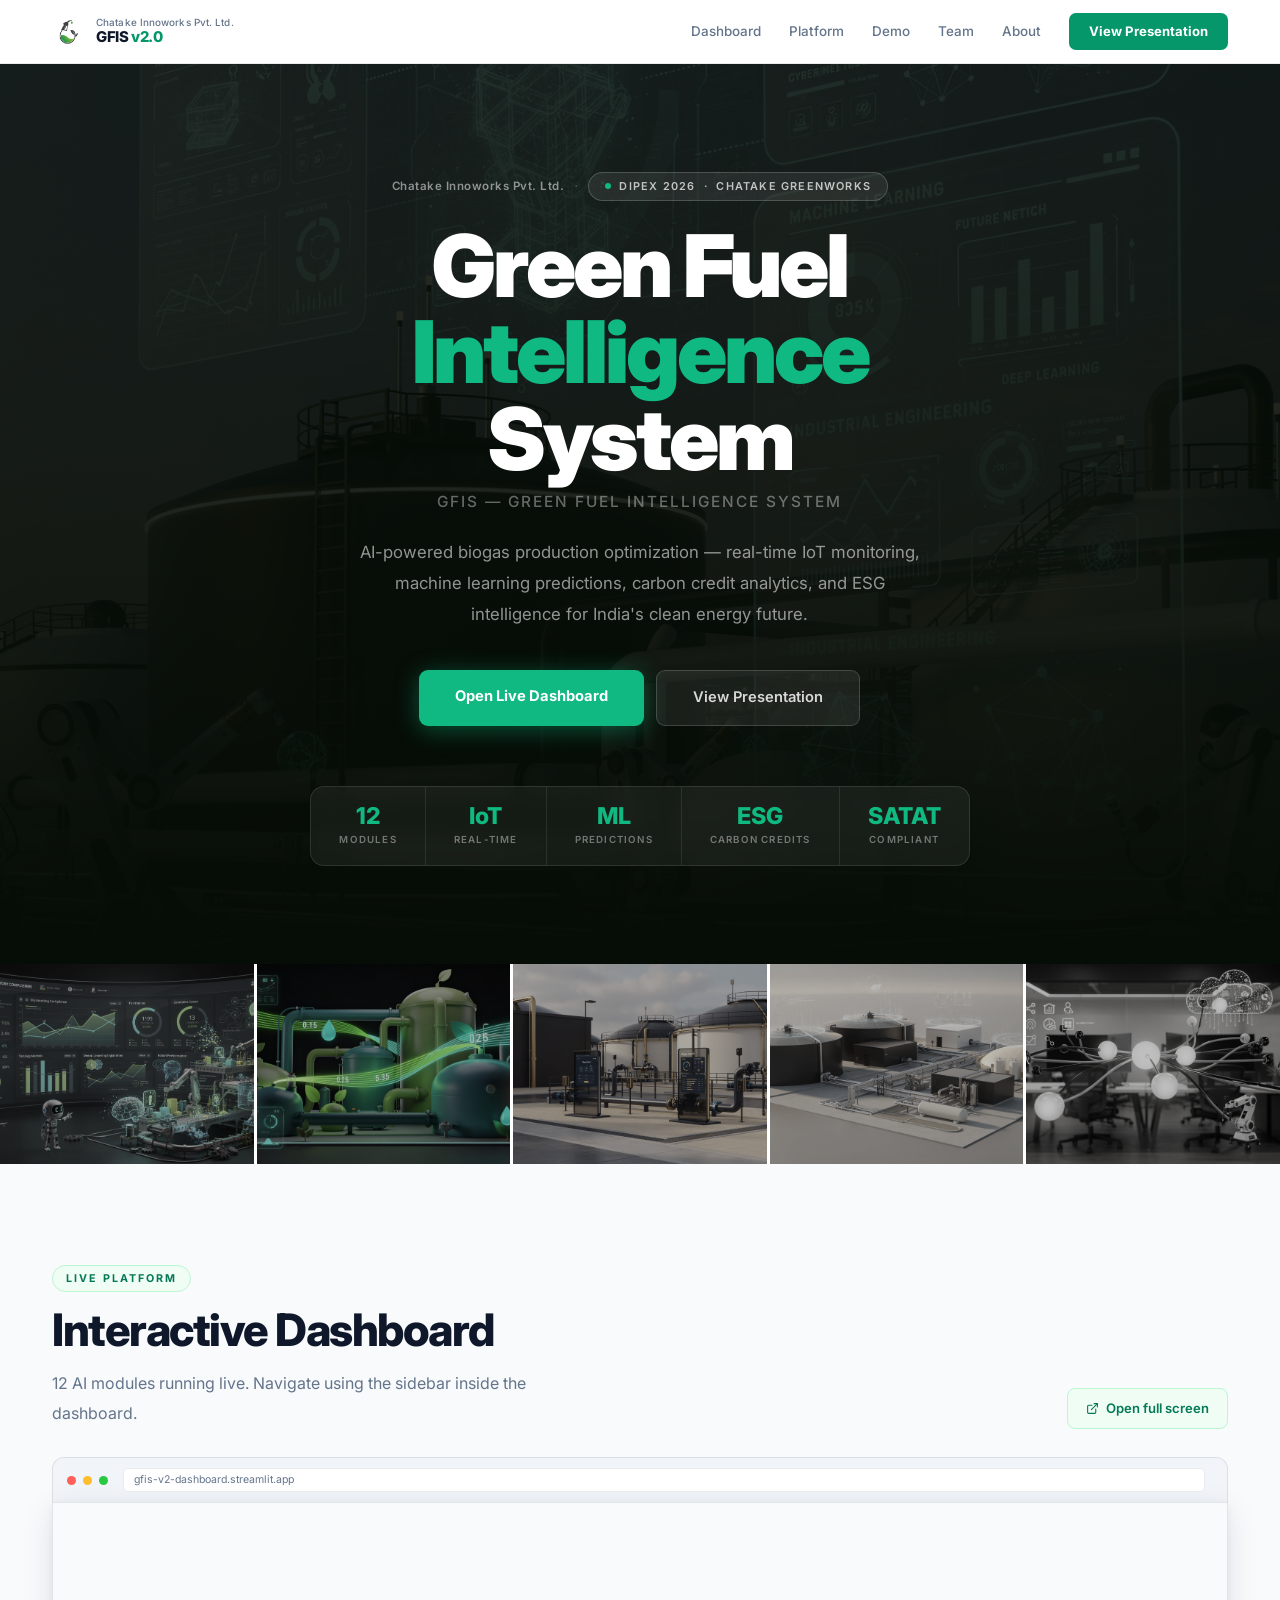
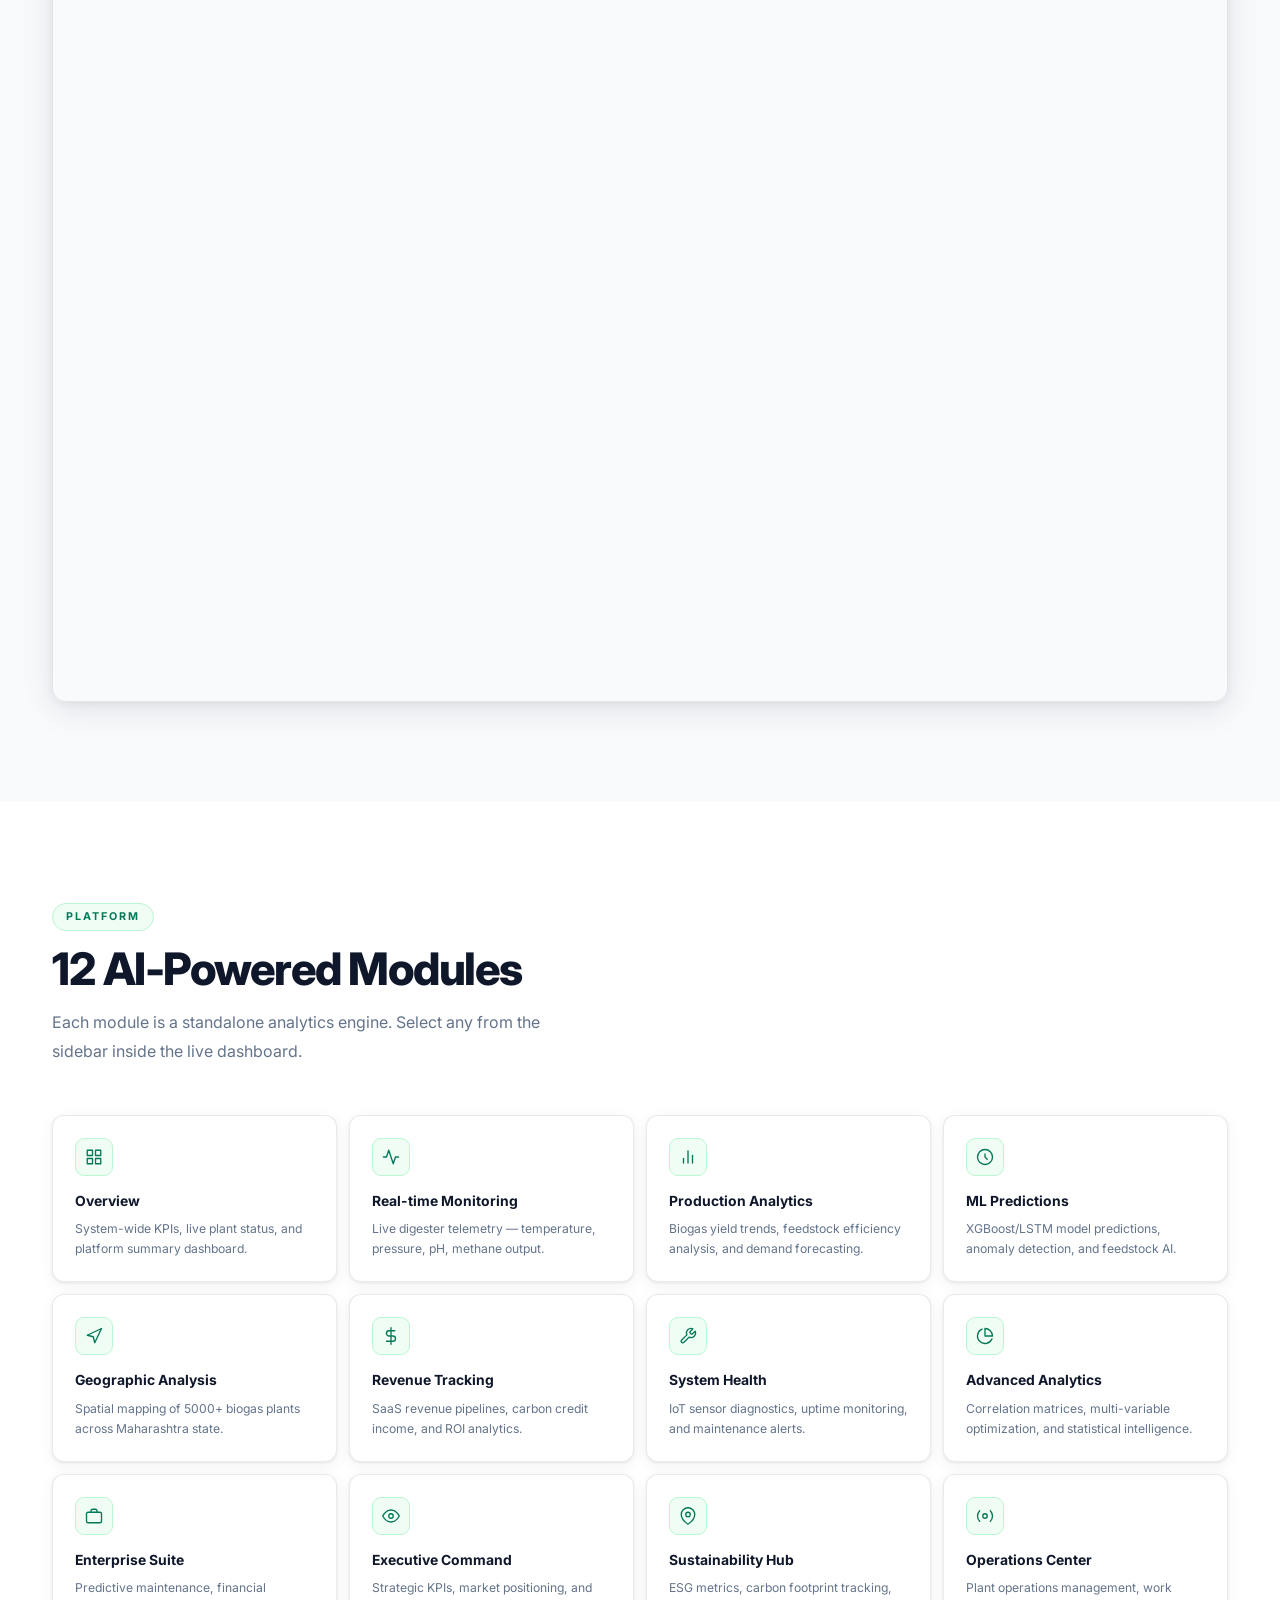
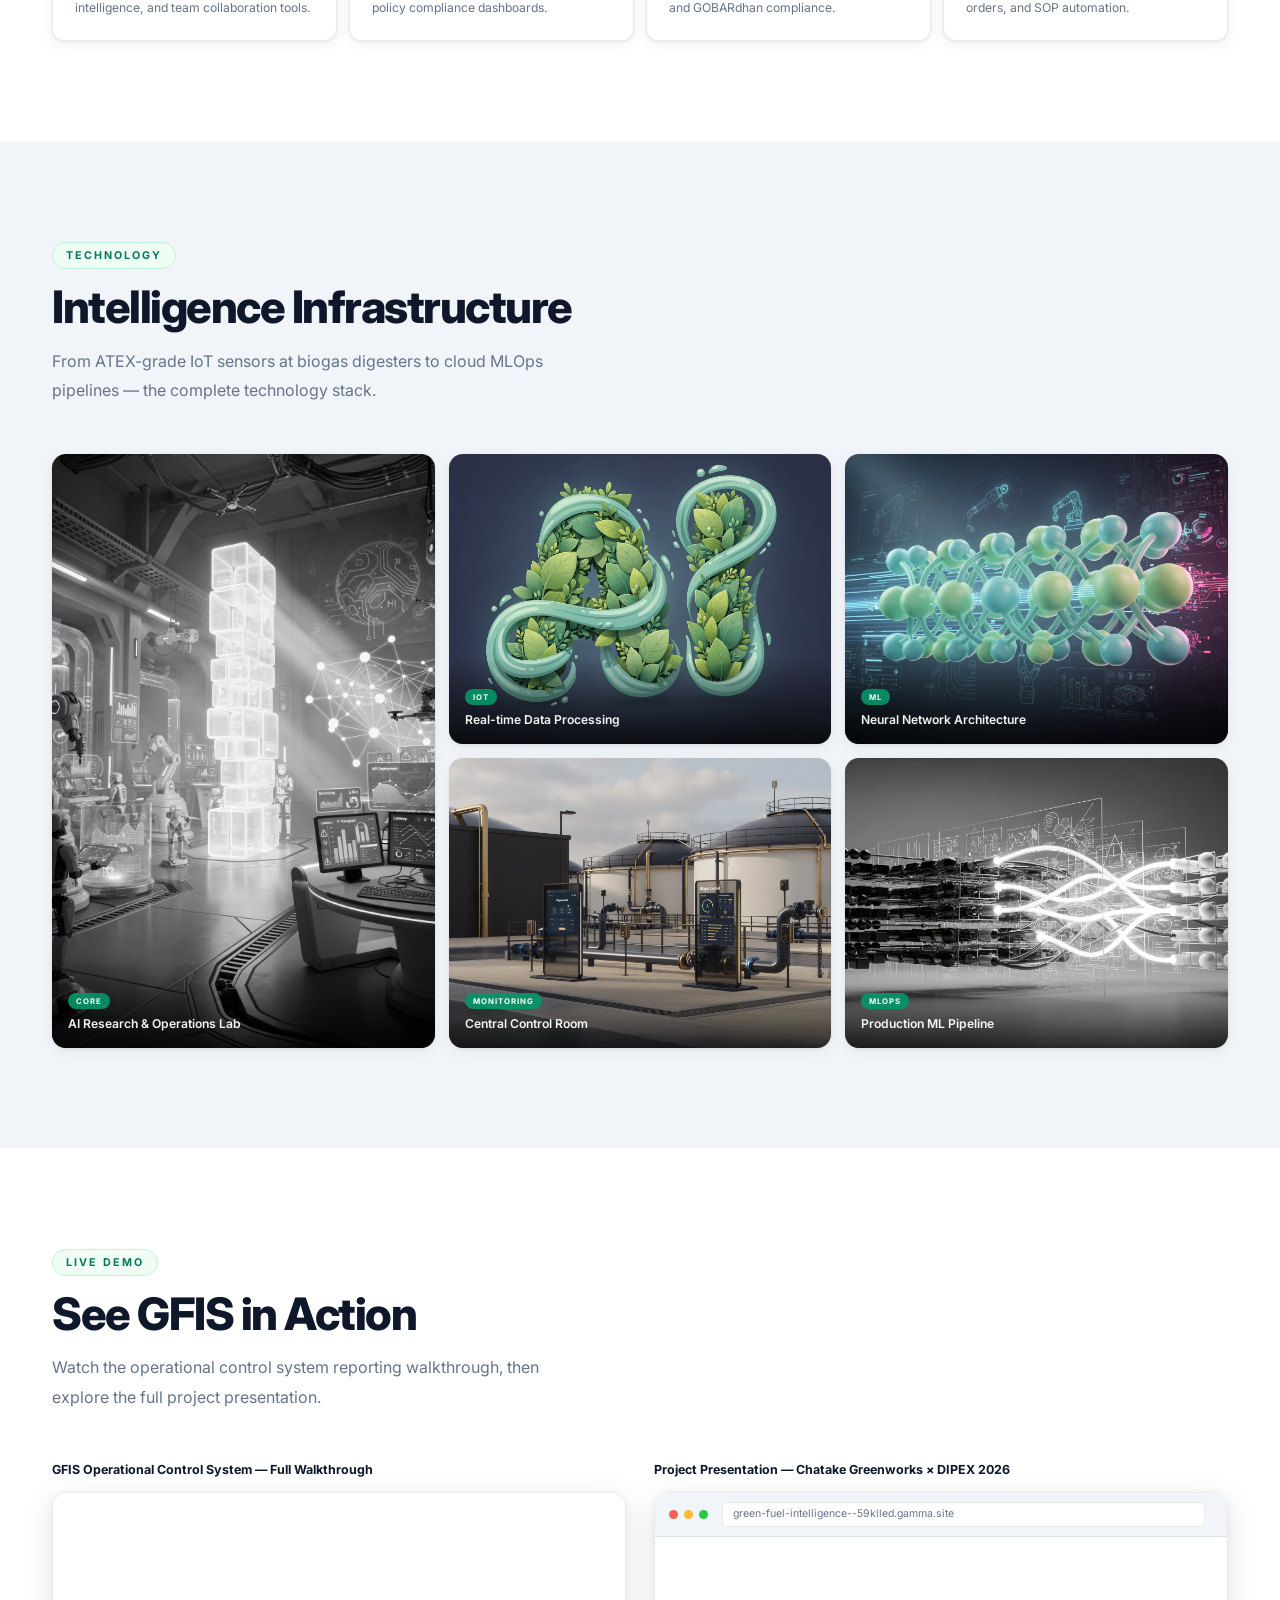
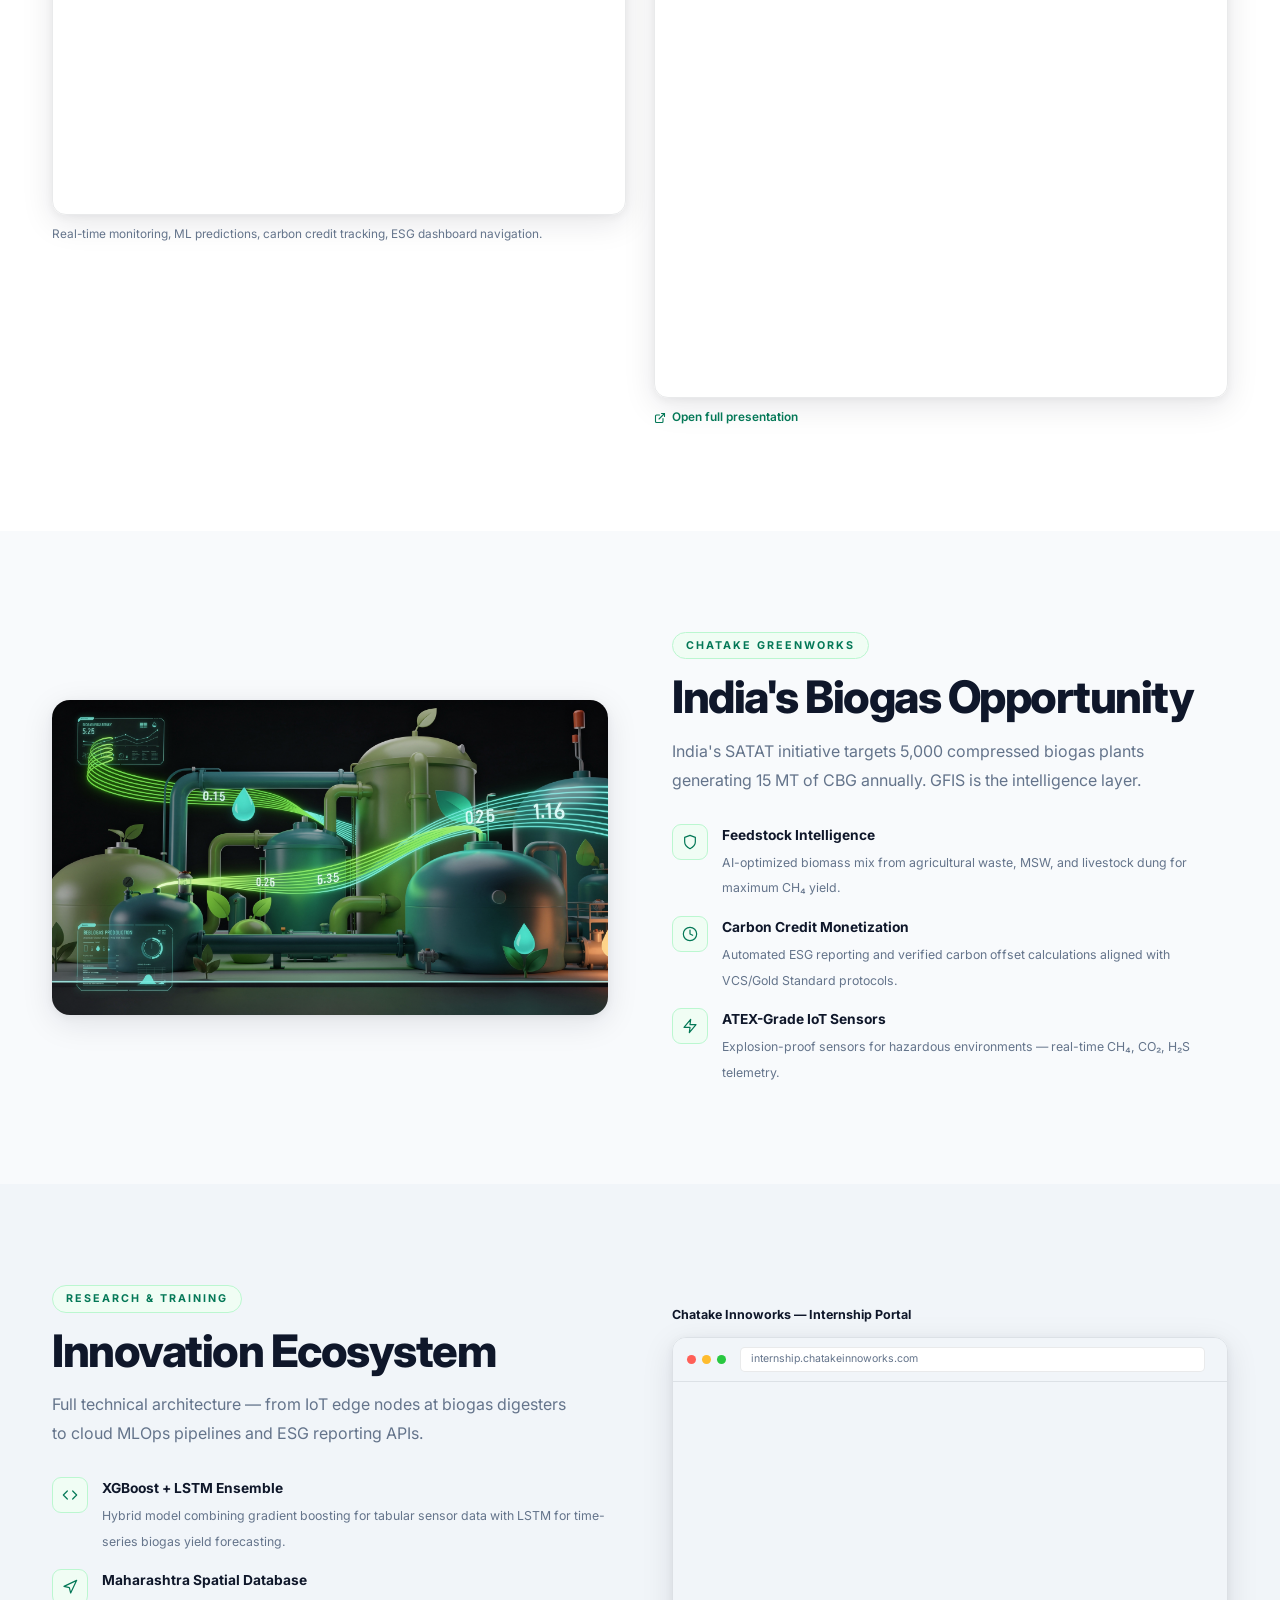
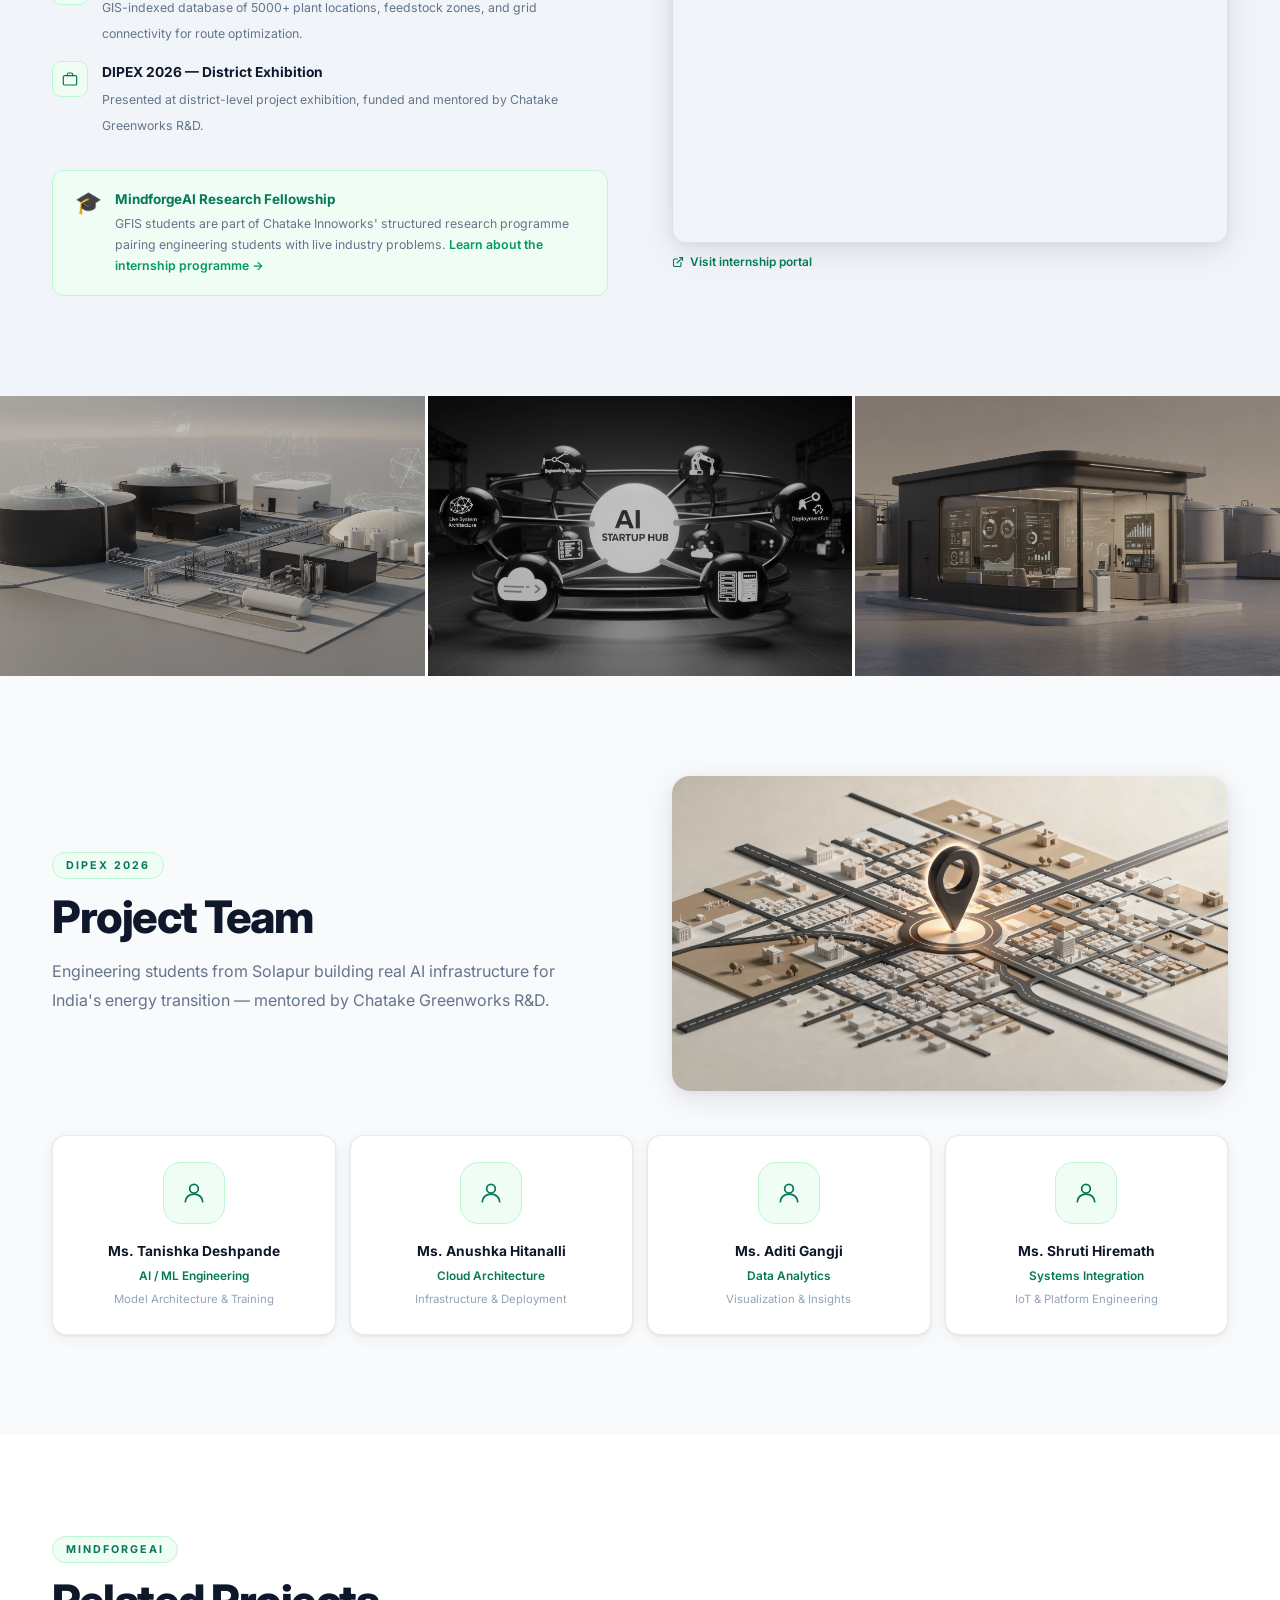
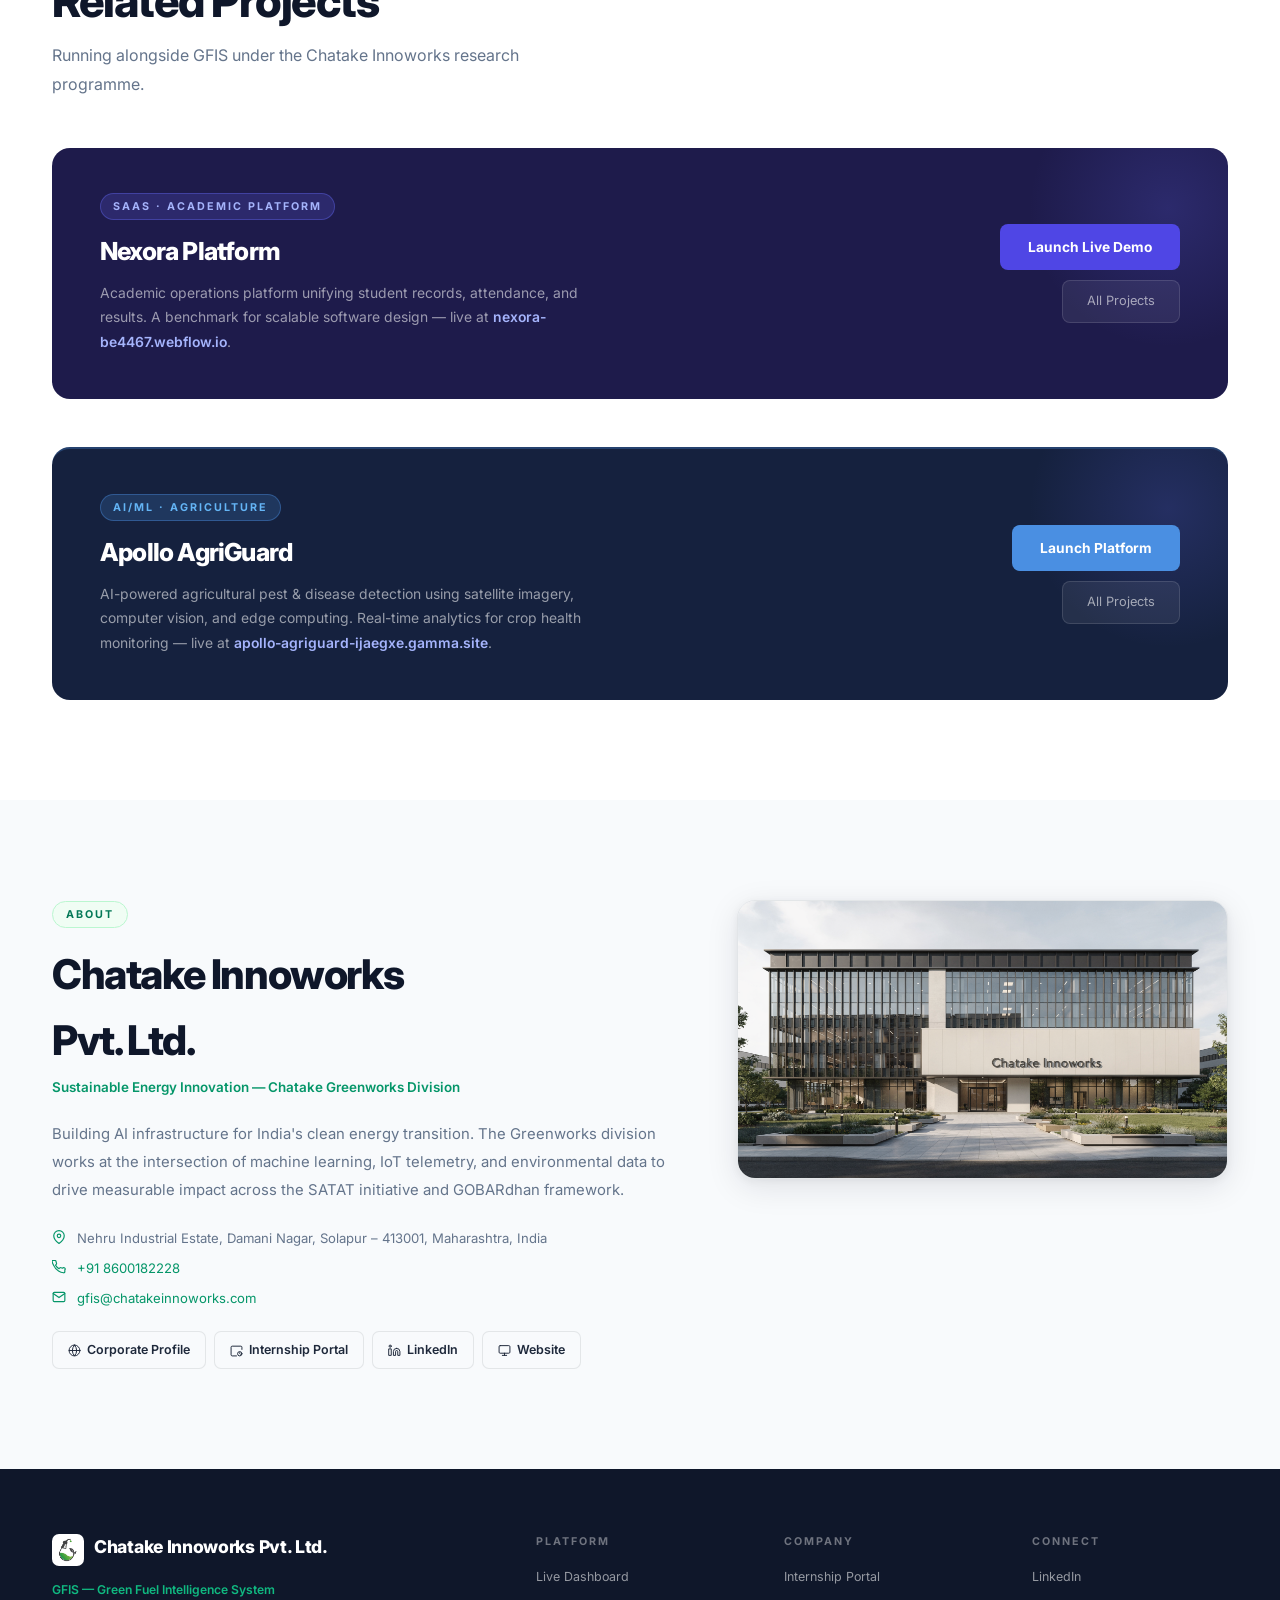
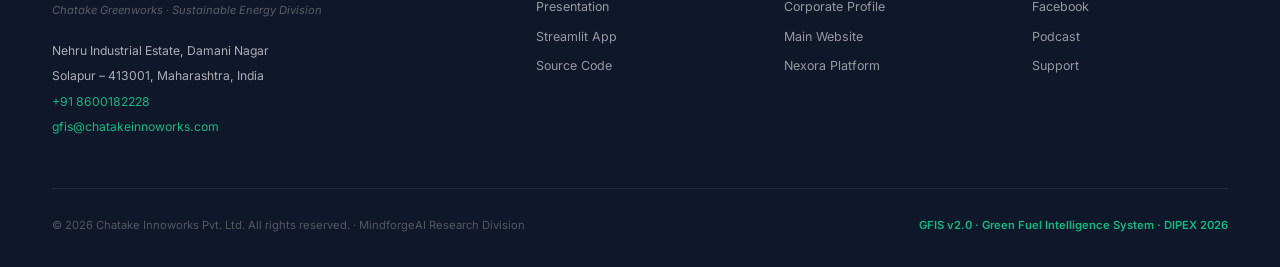
==== level-1/index.html @ f67e326b "Deploy unified GFIS levels site" ====
<!DOCTYPE html>
<html lang="en">
<head>
  <meta charset="UTF-8"/>
  <meta name="viewport" content="width=device-width, initial-scale=1.0"/>

  <!-- ── Primary Branding ── -->
  <title>GFIS — Green Fuel Intelligence System | Chatake Innoworks Pvt. Ltd.</title>
  <meta name="description" content="AI-powered biogas production optimization platform. Real-time IoT monitoring, ML predictions, carbon credits &amp; ESG intelligence. DIPEX 2026 — Chatake Greenworks, a division of Chatake Innoworks Pvt. Ltd."/>
  <meta name="author" content="Chatake Innoworks Pvt. Ltd."/>
  <meta name="keywords" content="GFIS, Green Fuel Intelligence System, biogas, AI, IoT, Chatake Innoworks, Chatake Greenworks, SATAT, GOBARdhan, DIPEX 2026"/>

  <!-- ── Open Graph / Social Preview ── -->
  <meta property="og:type" content="website"/>
  <meta property="og:url" content="https://gfis.chatakeinnoworks.com/"/>
  <meta property="og:title" content="GFIS: AI-Powered Biogas Optimization Platform | Chatake"/>
  <meta property="og:description" content="Chatake Innoworks Pvt. Ltd. · AI-powered biogas optimization platform. 12 modules, real-time IoT, ML predictions, carbon credits."/>
  <meta property="og:image" content="https://raw.githubusercontent.com/aakashchatake/GFIS-v2.0/gh-pages/assets/gfis-preview-og.jpg"/>
  <meta property="og:image:width" content="1366"/>
  <meta property="og:image:height" content="768"/>
  <meta property="og:site_name" content="Chatake Innoworks Pvt. Ltd."/>

  <!-- ── Twitter Card ── -->
  <meta name="twitter:card" content="summary_large_image"/>
  <meta name="twitter:title" content="GFIS: AI-Powered Biogas Optimization Platform"/>
  <meta name="twitter:description" content="12 modules, real-time IoT, ML predictions, carbon credits"/>
  <meta name="twitter:image" content="https://raw.githubusercontent.com/aakashchatake/GFIS-v2.0/gh-pages/assets/gfis-preview-og.jpg"/>

  <!-- ── Favicon ── -->
  <link rel="icon" type="image/jpeg" href="assets/gfis-system.jpg"/>
  <link rel="apple-touch-icon" href="assets/gfis-system.jpg"/>

  <!-- ── Fonts ── -->
  <link rel="preconnect" href="https://fonts.googleapis.com" crossorigin/>
  <link href="https://fonts.googleapis.com/css2?family=Inter:wght@300;400;500;600;700;800;900&display=swap" rel="stylesheet"/>

  <style>
    *, *::before, *::after { box-sizing: border-box; margin: 0; padding: 0; }
    :root {
      --bg:        #ffffff;
      --bg2:       #f8fafc;
      --bg3:       #f1f5f9;
      --card:      #ffffff;
      --border:    rgba(15,23,42,0.09);
      --shadow:    0 1px 3px rgba(15,23,42,0.07), 0 4px 16px rgba(15,23,42,0.05);
      --shadow-lg: 0 8px 32px rgba(15,23,42,0.10), 0 2px 8px rgba(15,23,42,0.05);
      --green:     #059669;
      --green-lt:  #10b981;
      --green-dk:  #047857;
      --green-bg:  #f0fdf4;
      --green-bdr: #bbf7d0;
      --text:      #0f172a;
      --text2:     #1e293b;
      --muted:     #64748b;
      --dim:       #94a3b8;
      --hero-bg:   #060d06;
    }
    html { scroll-behavior: smooth; }
    body { 
      background: var(--bg) !important;
      color: var(--text) !important; 
      font-family: 'Inter', -apple-system, BlinkMacSystemFont, 'Segoe UI', sans-serif !important; 
      line-height: 1.6 !important; 
      display: block !important;
      width: 100% !important;
      height: auto !important;
      margin: 0 !important;
      padding: 0 !important;
      visibility: visible !important;
      opacity: 1 !important;
    }
    ::-webkit-scrollbar { width: 5px; }
    ::-webkit-scrollbar-track { background: var(--bg2); }
    ::-webkit-scrollbar-thumb { background: #cbd5e1; border-radius: 3px; }

    /* ── NAV ── */
    nav {
      position: sticky; top: 0; z-index: 200; height: 64px; padding: 0 52px;
      background: rgba(255,255,255,0.93);
      backdrop-filter: blur(20px) saturate(180%);
      -webkit-backdrop-filter: blur(20px) saturate(180%);
      border-bottom: 1px solid var(--border);
      display: flex !important; align-items: center; justify-content: space-between;
      visibility: visible !important;
      opacity: 1 !important;
    }
    .nav-brand { display: flex; align-items: center; gap: 10px; text-decoration: none; visibility: visible !important; opacity: 1 !important; }
    .nav-logo { width: 34px; height: 34px; border-radius: 8px; overflow: hidden; flex-shrink: 0; }
    .nav-logo img { width: 100%; height: 100%; object-fit: cover; }
    .nav-names { display: flex; flex-direction: column; line-height: 1.15; }
    .nav-company { font-size: 0.62em; color: var(--muted); font-weight: 500; letter-spacing: 0.1px; }
    .nav-product { font-size: 0.93em; font-weight: 800; color: var(--text); letter-spacing: -0.4px; }
    .nav-product span { color: var(--green); }
    .nav-links { display: flex; align-items: center; gap: 28px; }
    .nav-links a { color: var(--muted); text-decoration: none; font-size: 0.84em; font-weight: 500; transition: color .18s; }
    .nav-links a:hover { color: var(--text); }
    .nav-cta { background: var(--green) !important; color: #fff !important; padding: 8px 20px; border-radius: 7px; font-weight: 700 !important; font-size: 0.82em !important; transition: background .18s !important; }
    .nav-cta:hover { background: var(--green-dk) !important; }

    /* ── HERO ── */
    .hero { 
      position: relative; 
      min-height: 100vh; 
      display: flex !important; 
      flex-direction: column; 
      align-items: center; 
      justify-content: center; 
      text-align: center; 
      padding: 100px 24px 90px; 
      overflow: hidden; 
      background: var(--hero-bg);
      visibility: visible !important;
      opacity: 1 !important;
    }
    .hero-bg { position: absolute; inset: 0; z-index: 0; background-image: url('assets/hero-smart-grid.png'); background-size: cover; background-position: center; opacity: 0.22; }
    .hero-bg::after { content: ''; position: absolute; inset: 0; background: linear-gradient(to bottom, rgba(6,13,6,0.3) 0%, rgba(6,13,6,0.6) 60%, var(--hero-bg) 100%); }
    .hero-content { position: relative; z-index: 2; max-width: 860px; }
    .hero-eyebrow { display: flex; align-items: center; justify-content: center; gap: 10px; margin-bottom: 22px; flex-wrap: wrap; }
    .hero-company { font-size: 0.72em; font-weight: 600; color: rgba(255,255,255,0.52); letter-spacing: 0.5px; }
    .hero-sep { color: rgba(255,255,255,0.2); }
    .badge { display: inline-flex; align-items: center; gap: 8px; background: rgba(255,255,255,0.08); border: 1px solid rgba(255,255,255,0.18); border-radius: 100px; padding: 5px 16px; font-size: 0.68em; font-weight: 600; color: rgba(255,255,255,0.72); letter-spacing: 1.2px; text-transform: uppercase; }
    .badge-dot { width: 6px; height: 6px; border-radius: 50%; background: var(--green-lt); animation: pulse 2s infinite; flex-shrink: 0; }
    @keyframes pulse { 0%,100%{opacity:1;transform:scale(1)} 50%{opacity:0.4;transform:scale(1.5)} }
    h1 { font-size: clamp(2.8em,7.5vw,5.4em); font-weight: 900; line-height: 1.0; letter-spacing: -3px; color: #fff; margin-bottom: 8px; }
    h1 .g { color: var(--green-lt); }
    .hero-fullname { font-size: clamp(0.8em,1.6vw,0.96em); color: rgba(255,255,255,0.38); font-weight: 500; letter-spacing: 2px; text-transform: uppercase; margin-bottom: 22px; }
    .hero-sub { font-size: clamp(0.92em,1.9vw,1.05em); color: rgba(255,255,255,0.56); max-width: 560px; margin: 0 auto 40px; line-height: 1.85; }
    .btns { display: flex; gap: 12px; justify-content: center; flex-wrap: wrap; margin-bottom: 60px; }
    .btn-p { background: var(--green-lt); color: #fff; padding: 15px 36px; border-radius: 9px; text-decoration: none; font-weight: 700; font-size: 0.92em; box-shadow: 0 4px 24px rgba(16,185,129,0.4); transition: all .2s; }
    .btn-p:hover { background: #34d399; transform: translateY(-2px); }
    .btn-g { background: rgba(255,255,255,0.08); border: 1px solid rgba(255,255,255,0.16); color: rgba(255,255,255,0.82); padding: 15px 36px; border-radius: 9px; text-decoration: none; font-weight: 600; font-size: 0.92em; transition: background .2s; }
    .btn-g:hover { background: rgba(255,255,255,0.14); }
    .stats { display: inline-flex; background: rgba(255,255,255,0.06); border: 1px solid rgba(255,255,255,0.11); border-radius: 14px; overflow: hidden; backdrop-filter: blur(8px); }
    .stat { padding: 18px 28px; text-align: center; border-right: 1px solid rgba(255,255,255,0.09); }
    .stat:last-child { border-right: none; }
    .stat-v { font-size: 1.45em; font-weight: 800; color: var(--green-lt); line-height: 1; }
    .stat-l { font-size: 0.61em; color: rgba(255,255,255,0.4); font-weight: 600; letter-spacing: 1.2px; text-transform: uppercase; margin-top: 4px; }

    /* ── SECTIONS ── */
    .sec { 
      padding: 100px 52px;
      display: block !important;
      width: 100% !important;
      visibility: visible !important;
      opacity: 1 !important;
    }
    .sec-inner { max-width: 1180px; margin: 0 auto; width: 100% !important; display: block !important; }
    .sec-alt  { background: var(--bg2); }
    .sec-alt3 { background: var(--bg3); }
    .lbl { display: inline-block; background: var(--green-bg); border: 1px solid var(--green-bdr); color: var(--green-dk); font-size: 0.67em; font-weight: 700; letter-spacing: 2px; text-transform: uppercase; padding: 4px 13px; border-radius: 100px; margin-bottom: 14px; }
    .sec-title { font-size: clamp(1.8em,3.6vw,2.8em); font-weight: 800; letter-spacing: -1.5px; color: var(--text); line-height: 1.1; }
    .sec-sub { color: var(--muted); font-size: 1em; line-height: 1.85; margin-top: 14px; max-width: 520px; }

    /* ── PHOTO STRIP ── */
    .photo-strip { display: grid; grid-template-columns: repeat(5,1fr); gap: 3px; height: 200px; }
    .photo-strip-item { overflow: hidden; }
    .photo-strip-item img { width: 100%; height: 100%; object-fit: cover; filter: brightness(0.75) saturate(0.8); transition: all .4s; }
    .photo-strip-item:hover img { filter: brightness(0.9) saturate(1); transform: scale(1.05); }

    /* ── DASHBOARD ── */
    .dash-bar { background: var(--bg3); border: 1px solid var(--border); border-bottom: none; border-radius: 12px 12px 0 0; padding: 10px 14px; display: flex; align-items: center; gap: 7px; }
    .dash-dot { width: 9px; height: 9px; border-radius: 50%; }
    .dash-frame { height: 800px; border: 1px solid var(--border); border-radius: 0 0 14px 14px; overflow: hidden; box-shadow: var(--shadow-lg); }
    .dash-frame iframe { width: 100%; height: 100%; border: none; }
    .dash-url { flex: 1; background: var(--bg); border: 1px solid var(--border); border-radius: 5px; padding: 3px 10px; margin: 0 8px; font-size: 0.66em; color: var(--muted); }

    /* ── MODULE GRID ── */
    .mods-grid { display: grid; grid-template-columns: repeat(4,1fr); gap: 12px; margin-top: 48px; }
    .mod-card { background: var(--card); border: 1px solid var(--border); border-radius: 12px; padding: 22px; box-shadow: var(--shadow); transition: box-shadow .2s, transform .2s, border-color .2s; }
    .mod-card:hover { box-shadow: var(--shadow-lg); transform: translateY(-3px); border-color: var(--green-bdr); }
    .mod-icon { width: 38px; height: 38px; border-radius: 9px; background: var(--green-bg); border: 1px solid var(--green-bdr); display: flex; align-items: center; justify-content: center; margin-bottom: 14px; }
    .mod-icon svg { width: 18px; height: 18px; stroke: var(--green-dk); fill: none; stroke-width: 1.8; stroke-linecap: round; stroke-linejoin: round; }
    .mod-name { font-weight: 700; font-size: 0.87em; color: var(--text); margin-bottom: 7px; }
    .mod-desc { color: var(--muted); font-size: 0.76em; line-height: 1.65; }

    /* ── VIS GALLERY ── */
    .vis-grid { display: grid; grid-template-columns: 1fr 1fr 1fr; gap: 14px; margin-top: 48px; }
    .vis-card { border-radius: 14px; overflow: hidden; position: relative; box-shadow: var(--shadow); }
    .vis-card img { width: 100%; display: block; object-fit: cover; transition: transform .5s; }
    .vis-card:hover img { transform: scale(1.04); }
    .vis-card-label { position: absolute; bottom: 0; left: 0; right: 0; padding: 28px 16px 14px; background: linear-gradient(transparent, rgba(0,0,0,0.78)); font-size: 0.76em; font-weight: 600; color: rgba(255,255,255,0.95); }
    .vis-card-tag { display: inline-block; background: rgba(5,150,105,0.9); color: #fff; font-size: 0.64em; font-weight: 700; padding: 2px 8px; border-radius: 100px; letter-spacing: 1px; text-transform: uppercase; margin-bottom: 5px; }
    .vis-tall { grid-row: span 2; }
    .vis-tall img { height: 100%; }

    /* ── ECO POINTS ── */
    .eco-points { display: flex; flex-direction: column; gap: 16px; margin-top: 28px; }
    .eco-point { display: flex; gap: 14px; align-items: flex-start; }
    .eco-point-icon { width: 36px; height: 36px; border-radius: 9px; flex-shrink: 0; background: var(--green-bg); border: 1px solid var(--green-bdr); display: flex; align-items: center; justify-content: center; }
    .eco-point-icon svg { width: 16px; height: 16px; stroke: var(--green-dk); fill: none; stroke-width: 1.8; stroke-linecap: round; stroke-linejoin: round; }
    .eco-point-text strong { display: block; font-size: 0.86em; font-weight: 700; color: var(--text); margin-bottom: 3px; }
    .eco-point-text span { font-size: 0.77em; color: var(--muted); line-height: 1.65; }

    /* ── BROWSER MOCKUP ── */
    .browser-mock { border-radius: 14px; overflow: hidden; box-shadow: var(--shadow-lg); border: 1px solid var(--border); }
    .browser-bar { background: var(--bg3); border-bottom: 1px solid var(--border); padding: 9px 14px; display: flex; align-items: center; gap: 6px; }
    .browser-btn { width: 9px; height: 9px; border-radius: 50%; flex-shrink: 0; }
    .browser-url { flex: 1; background: var(--bg); border: 1px solid var(--border); border-radius: 5px; padding: 3px 10px; margin: 0 8px; font-size: 0.66em; color: var(--muted); white-space: nowrap; overflow: hidden; text-overflow: ellipsis; }
    .browser-body { height: 460px; overflow: hidden; }
    .browser-body iframe { width: 122%; height: 560px; border: none; transform-origin: top left; transform: scale(0.82); }

    /* ── VIDEO ── */
    .video-wrap { border-radius: 14px; overflow: hidden; box-shadow: var(--shadow-lg); border: 1px solid var(--border); aspect-ratio: 16/9; }
    .video-wrap iframe { width: 100%; height: 100%; border: none; }

    /* ── FELLOWSHIP ── */
    .fellowship { background: var(--green-bg); border: 1px solid var(--green-bdr); border-radius: 12px; padding: 18px 22px; margin-top: 32px; display: flex; align-items: flex-start; gap: 13px; }
    .fellowship-icon { font-size: 1.35em; flex-shrink: 0; line-height: 1.2; margin-top: 1px; }
    .fellowship-title { font-size: 0.84em; font-weight: 700; color: var(--green-dk); margin-bottom: 4px; }
    .fellowship-body { font-size: 0.77em; color: var(--muted); line-height: 1.7; }
    .fellowship-body a { color: var(--green); text-decoration: none; font-weight: 600; }

    /* ── TEAM ── */
    .team-grid { display: grid; grid-template-columns: repeat(4,1fr); gap: 14px; margin-top: 44px; }
    .team-card { background: var(--card); border: 1px solid var(--border); border-radius: 14px; padding: 26px 20px; text-align: center; box-shadow: var(--shadow); transition: box-shadow .2s, transform .2s; }
    .team-card:hover { box-shadow: var(--shadow-lg); transform: translateY(-3px); }
    .team-avatar { width: 62px; height: 62px; border-radius: 18px; margin: 0 auto 16px; background: var(--green-bg); border: 1px solid var(--green-bdr); display: flex; align-items: center; justify-content: center; }
    .team-avatar svg { width: 26px; height: 26px; stroke: var(--green-dk); fill: none; stroke-width: 1.6; stroke-linecap: round; stroke-linejoin: round; }
    .team-name { font-weight: 700; font-size: 0.86em; color: var(--text); margin-bottom: 5px; }
    .team-role { color: var(--green-dk); font-size: 0.74em; font-weight: 600; margin-bottom: 4px; }
    .team-dept { color: var(--dim); font-size: 0.71em; }

    /* ── ABOUT ── */
    .about-grid { display: grid; grid-template-columns: 5fr 4fr; gap: 72px; align-items: start; }
    .about-title { font-size: clamp(1.9em,3.2vw,2.7em); font-weight: 800; letter-spacing: -1.4px; color: var(--text); margin-bottom: 4px; }
    .about-sub { color: var(--green); font-size: 0.84em; font-weight: 600; margin-bottom: 22px; }
    .about-body { color: var(--muted); font-size: 0.93em; line-height: 1.88; margin-bottom: 24px; }
    .about-info-row { display: flex; gap: 11px; margin-bottom: 9px; font-size: 0.82em; color: var(--muted); align-items: flex-start; }
    .about-info-row a { color: var(--green); text-decoration: none; }
    .about-info-row svg { flex-shrink: 0; margin-top: 2px; }
    .about-links { display: flex; gap: 8px; flex-wrap: wrap; margin-top: 22px; }
    .about-link { background: var(--bg2); border: 1px solid var(--border); color: var(--text2); padding: 8px 15px; border-radius: 7px; text-decoration: none; font-size: 0.78em; font-weight: 600; transition: all .18s; display: flex; align-items: center; gap: 6px; }
    .about-link:hover { background: var(--green-bg); border-color: var(--green-bdr); color: var(--green-dk); }
    .about-link svg { width: 13px; height: 13px; stroke: currentColor; fill: none; stroke-width: 1.8; stroke-linecap: round; stroke-linejoin: round; flex-shrink: 0; }
    .about-img { border-radius: 18px; overflow: hidden; box-shadow: var(--shadow-lg); border: 1px solid var(--border); }
    .about-img img { width: 100%; display: block; }

    /* ── NEXORA BANNER ── */
    .nexora-banner { background: #1e1b4b; border-radius: 18px; padding: 44px 48px; display: grid; grid-template-columns: 1fr auto; gap: 40px; align-items: center; margin-top: 48px; position: relative; overflow: hidden; }
    .nexora-banner::before { content: ''; position: absolute; top: -80px; right: -80px; width: 280px; height: 280px; border-radius: 50%; background: radial-gradient(circle, rgba(99,102,241,0.2) 0%, transparent 70%); }
    .nexora-banner > * { position: relative; z-index: 1; }
    .nexora-tag { display: inline-block; background: rgba(99,102,241,0.2); border: 1px solid rgba(99,102,241,0.4); color: #a5b4fc; font-size: 0.67em; font-weight: 700; letter-spacing: 2px; text-transform: uppercase; padding: 4px 12px; border-radius: 100px; margin-bottom: 12px; }
    .nexora-title { font-size: 1.55em; font-weight: 800; letter-spacing: -0.8px; color: #fff; margin-bottom: 9px; }
    .nexora-desc { color: rgba(255,255,255,0.56); font-size: 0.87em; line-height: 1.78; max-width: 520px; }
    .nexora-desc a { color: #a5b4fc; text-decoration: none; font-weight: 600; }
    .nexora-btns { display: flex; flex-direction: column; gap: 10px; align-items: flex-end; white-space: nowrap; }
    .btn-nexora { display: block; text-align: center; background: #4f46e5; color: #fff; padding: 12px 28px; border-radius: 8px; text-decoration: none; font-weight: 700; font-size: 0.86em; transition: background .18s; }
    .btn-nexora:hover { background: #6366f1; }
    .btn-nexora-g { display: block; text-align: center; background: rgba(255,255,255,0.07); color: rgba(255,255,255,0.58); border: 1px solid rgba(255,255,255,0.12); padding: 10px 24px; border-radius: 8px; text-decoration: none; font-size: 0.8em; transition: all .18s; }
    .btn-nexora-g:hover { color: #fff; background: rgba(255,255,255,0.12); }

    /* ── FOOTER ── */
    footer { 
      background: var(--text); 
      color: rgba(255,255,255,0.65); 
      padding: 64px 52px 32px;
      display: block !important;
      width: 100% !important;
      visibility: visible !important;
      opacity: 1 !important;
    }
    .footer-inner { max-width: 1180px; margin: 0 auto; }
    .footer-grid { display: grid; grid-template-columns: 2.2fr 1fr 1fr 1fr; gap: 52px; padding-bottom: 48px; border-bottom: 1px solid rgba(255,255,255,0.08); }
    .footer-brand-name { font-weight: 800; font-size: 1.1em; color: #fff; letter-spacing: -0.3px; margin-bottom: 4px; }
    .footer-brand-sub { font-size: 0.76em; color: var(--green-lt); font-weight: 600; margin-bottom: 3px; }
    .footer-brand-div { font-size: 0.7em; color: rgba(255,255,255,0.3); font-style: italic; margin-bottom: 18px; }
    .footer-addr { font-size: 0.76em; line-height: 2.1; }
    .footer-addr a { color: var(--green-lt); text-decoration: none; }
    .footer-col h4 { font-size: 0.67em; font-weight: 700; letter-spacing: 2px; text-transform: uppercase; color: rgba(255,255,255,0.4); margin-bottom: 16px; }
    .footer-col a { display: block; font-size: 0.78em; color: rgba(255,255,255,0.56); text-decoration: none; margin-bottom: 10px; transition: color .18s; }
    .footer-col a:hover { color: #fff; }
    .footer-bottom { display: flex; justify-content: space-between; align-items: center; flex-wrap: wrap; gap: 12px; margin-top: 28px; }
    .footer-copy { font-size: 0.7em; color: rgba(255,255,255,0.28); }
    .footer-badge { font-size: 0.7em; color: var(--green-lt); font-weight: 600; }

    /* ── RESPONSIVE ── */
    @media (max-width: 1024px) {
      .mods-grid { grid-template-columns: repeat(3,1fr); }
      .about-grid { grid-template-columns: 1fr; }
      .footer-grid { grid-template-columns: 1fr 1fr; }
      .nexora-banner { grid-template-columns: 1fr; }
      .nexora-btns { flex-direction: row; align-items: flex-start; }
    }
    @media (max-width: 768px) {
      nav { padding: 0 20px; }
      .nav-links { display: none; }
      .sec { padding: 64px 20px; }
      .mods-grid { grid-template-columns: repeat(2,1fr); }
      .team-grid { grid-template-columns: 1fr 1fr; }
      .vis-grid { grid-template-columns: 1fr; }
      .vis-tall { grid-row: span 1; }
      .photo-strip { grid-template-columns: repeat(3,1fr); height: 150px; }
      .stats .stat:nth-child(n+4) { display: none; }
      .dash-frame { height: 540px; }
      .footer-grid { grid-template-columns: 1fr; gap: 32px; }
      .about-grid { gap: 40px; }
    }
  </style>
</head>
<body>

<!-- ─── NAV ─── -->
<nav>
  <a href="#" class="nav-brand">
    <div class="nav-logo">
      <img src="assets/gfis-system.jpg" alt="GFIS"/>
    </div>
    <div class="nav-names">
      <span class="nav-company">Chatake Innoworks Pvt. Ltd.</span>
      <span class="nav-product">GFIS <span>v2.0</span></span>
    </div>
  </a>
  <div class="nav-links">
    <a href="#dashboard">Dashboard</a>
    <a href="#platform">Platform</a>
    <a href="#demo">Demo</a>
    <a href="#team">Team</a>
    <a href="#about">About</a>
    <a href="https://green-fuel-intelligence--59klled.gamma.site/" target="_blank" class="nav-cta">View Presentation</a>
  </div>
</nav>

<!-- ─── HERO ─── -->
<section class="hero">
  <div class="hero-bg"></div>
  <div class="hero-content">

    <div class="hero-eyebrow">
      <span class="hero-company">Chatake Innoworks Pvt. Ltd.</span>
      <span class="hero-sep">·</span>
      <div class="badge">
        <span class="badge-dot"></span>
        DIPEX 2026 &nbsp;·&nbsp; Chatake Greenworks
      </div>
    </div>

    <h1>Green Fuel<br><span class="g">Intelligence</span><br>System</h1>
    <div class="hero-fullname">GFIS — Green Fuel Intelligence System</div>

    <p class="hero-sub">AI-powered biogas production optimization — real-time IoT monitoring, machine learning predictions, carbon credit analytics, and ESG intelligence for India's clean energy future.</p>

    <div class="btns">
      <a href="#dashboard" class="btn-p">Open Live Dashboard</a>
      <a href="https://green-fuel-intelligence--59klled.gamma.site/" target="_blank" class="btn-g">View Presentation</a>
    </div>

    <div class="stats">
      <div class="stat"><div class="stat-v">12</div><div class="stat-l">Modules</div></div>
      <div class="stat"><div class="stat-v">IoT</div><div class="stat-l">Real-time</div></div>
      <div class="stat"><div class="stat-v">ML</div><div class="stat-l">Predictions</div></div>
      <div class="stat"><div class="stat-v">ESG</div><div class="stat-l">Carbon Credits</div></div>
      <div class="stat"><div class="stat-v">SATAT</div><div class="stat-l">Compliant</div></div>
    </div>

  </div>
</section>

<!-- ─── PHOTO STRIP ─── -->
<div class="photo-strip">
  <div class="photo-strip-item"><img src="assets/panel-analytics.png" alt="Analytics"/></div>
  <div class="photo-strip-item"><img src="assets/biogas-greenfield.png" alt="Biogas Field"/></div>
  <div class="photo-strip-item"><img src="assets/panel-control-room.png" alt="Control Room"/></div>
  <div class="photo-strip-item"><img src="assets/panel-facility-day.png" alt="Facility"/></div>
  <div class="photo-strip-item"><img src="assets/panel-night-ops.png" alt="Night Ops"/></div>
</div>

<!-- ─── LIVE DASHBOARD ─── -->
<section class="sec sec-alt" id="dashboard">
  <div class="sec-inner">
    <div style="display:flex;justify-content:space-between;align-items:flex-end;flex-wrap:wrap;gap:20px;margin-bottom:28px;">
      <div>
        <div class="lbl">Live Platform</div>
        <div class="sec-title">Interactive Dashboard</div>
        <div class="sec-sub" style="margin-bottom:0;">12 AI modules running live. Navigate using the sidebar inside the dashboard.</div>
      </div>
      <a href="https://gfis-v2-dashboard.streamlit.app/" target="_blank"
         style="display:flex;align-items:center;gap:7px;color:var(--green-dk);font-size:0.82em;font-weight:600;text-decoration:none;background:var(--green-bg);border:1px solid var(--green-bdr);padding:9px 18px;border-radius:8px;transition:background .18s;">
        <svg width="13" height="13" viewBox="0 0 24 24" fill="none" stroke="currentColor" stroke-width="2" stroke-linecap="round" stroke-linejoin="round">
          <path d="M18 13v6a2 2 0 01-2 2H5a2 2 0 01-2-2V8a2 2 0 012-2h6"/>
          <polyline points="15 3 21 3 21 9"/><line x1="10" y1="14" x2="21" y2="3"/>
        </svg>
        Open full screen
      </a>
    </div>
    <div class="dash-bar">
      <div class="dash-dot" style="background:#ff5f57;"></div>
      <div class="dash-dot" style="background:#febc2e;"></div>
      <div class="dash-dot" style="background:#28c840;"></div>
      <div class="dash-url">gfis-v2-dashboard.streamlit.app</div>
    </div>
    <div class="dash-frame">
      <iframe src="https://gfis-v2-dashboard.streamlit.app/?embed=true" title="GFIS v2.0 Live Dashboard" loading="lazy" allow="fullscreen"></iframe>
    </div>
  </div>
</section>

<!-- ─── MODULES ─── -->
<section class="sec" id="platform">
  <div class="sec-inner">
    <div class="lbl">Platform</div>
    <div class="sec-title">12 AI-Powered Modules</div>
    <div class="sec-sub">Each module is a standalone analytics engine. Select any from the sidebar inside the live dashboard.</div>
    <div class="mods-grid">

      <div class="mod-card">
        <div class="mod-icon">
          <svg viewBox="0 0 24 24"><rect x="3" y="3" width="7" height="7"/><rect x="14" y="3" width="7" height="7"/><rect x="3" y="14" width="7" height="7"/><rect x="14" y="14" width="7" height="7"/></svg>
        </div>
        <div class="mod-name">Overview</div>
        <div class="mod-desc">System-wide KPIs, live plant status, and platform summary dashboard.</div>
      </div>

      <div class="mod-card">
        <div class="mod-icon">
          <svg viewBox="0 0 24 24"><polyline points="22 12 18 12 15 21 9 3 6 12 2 12"/></svg>
        </div>
        <div class="mod-name">Real-time Monitoring</div>
        <div class="mod-desc">Live digester telemetry — temperature, pressure, pH, methane output.</div>
      </div>

      <div class="mod-card">
        <div class="mod-icon">
          <svg viewBox="0 0 24 24"><line x1="18" y1="20" x2="18" y2="10"/><line x1="12" y1="20" x2="12" y2="4"/><line x1="6" y1="20" x2="6" y2="14"/></svg>
        </div>
        <div class="mod-name">Production Analytics</div>
        <div class="mod-desc">Biogas yield trends, feedstock efficiency analysis, and demand forecasting.</div>
      </div>

      <div class="mod-card">
        <div class="mod-icon">
          <svg viewBox="0 0 24 24"><circle cx="12" cy="12" r="10"/><path d="M12 8v4l3 3"/></svg>
        </div>
        <div class="mod-name">ML Predictions</div>
        <div class="mod-desc">XGBoost/LSTM model predictions, anomaly detection, and feedstock AI.</div>
      </div>

      <div class="mod-card">
        <div class="mod-icon">
          <svg viewBox="0 0 24 24"><polygon points="3 11 22 2 13 21 11 13 3 11"/></svg>
        </div>
        <div class="mod-name">Geographic Analysis</div>
        <div class="mod-desc">Spatial mapping of 5000+ biogas plants across Maharashtra state.</div>
      </div>

      <div class="mod-card">
        <div class="mod-icon">
          <svg viewBox="0 0 24 24"><line x1="12" y1="1" x2="12" y2="23"/><path d="M17 5H9.5a3.5 3.5 0 000 7h5a3.5 3.5 0 010 7H6"/></svg>
        </div>
        <div class="mod-name">Revenue Tracking</div>
        <div class="mod-desc">SaaS revenue pipelines, carbon credit income, and ROI analytics.</div>
      </div>

      <div class="mod-card">
        <div class="mod-icon">
          <svg viewBox="0 0 24 24"><path d="M14.7 6.3a1 1 0 000 1.4l1.6 1.6a1 1 0 001.4 0l3.77-3.77a6 6 0 01-7.94 7.94l-6.91 6.91a2.12 2.12 0 01-3-3l6.91-6.91a6 6 0 017.94-7.94l-3.76 3.76z"/></svg>
        </div>
        <div class="mod-name">System Health</div>
        <div class="mod-desc">IoT sensor diagnostics, uptime monitoring, and maintenance alerts.</div>
      </div>

      <div class="mod-card">
        <div class="mod-icon">
          <svg viewBox="0 0 24 24"><path d="M21.21 15.89A10 10 0 118 2.83"/><path d="M22 12A10 10 0 0012 2v10z"/></svg>
        </div>
        <div class="mod-name">Advanced Analytics</div>
        <div class="mod-desc">Correlation matrices, multi-variable optimization, and statistical intelligence.</div>
      </div>

      <div class="mod-card">
        <div class="mod-icon">
          <svg viewBox="0 0 24 24"><rect x="2" y="7" width="20" height="14" rx="2"/><path d="M16 7V5a2 2 0 00-2-2h-4a2 2 0 00-2 2v2"/></svg>
        </div>
        <div class="mod-name">Enterprise Suite</div>
        <div class="mod-desc">Predictive maintenance, financial intelligence, and team collaboration tools.</div>
      </div>

      <div class="mod-card">
        <div class="mod-icon">
          <svg viewBox="0 0 24 24"><path d="M1 12s4-8 11-8 11 8 11 8-4 8-11 8-11-8-11-8z"/><circle cx="12" cy="12" r="3"/></svg>
        </div>
        <div class="mod-name">Executive Command</div>
        <div class="mod-desc">Strategic KPIs, market positioning, and policy compliance dashboards.</div>
      </div>

      <div class="mod-card">
        <div class="mod-icon">
          <svg viewBox="0 0 24 24"><path d="M21 10c0 7-9 13-9 13s-9-6-9-13a9 9 0 0118 0z"/><circle cx="12" cy="10" r="3"/></svg>
        </div>
        <div class="mod-name">Sustainability Hub</div>
        <div class="mod-desc">ESG metrics, carbon footprint tracking, and GOBARdhan compliance.</div>
      </div>

      <div class="mod-card">
        <div class="mod-icon">
          <svg viewBox="0 0 24 24"><circle cx="12" cy="12" r="3"/><path d="M19.07 4.93a10 10 0 010 14.14M4.93 4.93a10 10 0 000 14.14"/></svg>
        </div>
        <div class="mod-name">Operations Center</div>
        <div class="mod-desc">Plant operations management, work orders, and SOP automation.</div>
      </div>

    </div>
  </div>
</section>

<!-- ─── TECHNOLOGY GALLERY ─── -->
<section class="sec sec-alt3" id="technology">
  <div class="sec-inner">
    <div class="lbl">Technology</div>
    <div class="sec-title">Intelligence Infrastructure</div>
    <div class="sec-sub">From ATEX-grade IoT sensors at biogas digesters to cloud MLOps pipelines — the complete technology stack.</div>
    <div class="vis-grid">
      <div class="vis-card vis-tall">
        <img src="assets/hero-ai-lab.png" alt="AI Lab" style="height:100%;object-fit:cover;"/>
        <div class="vis-card-label"><div class="vis-card-tag">Core</div><div>AI Research &amp; Operations Lab</div></div>
      </div>
      <div class="vis-card">
        <img src="assets/feature-data-sphere.png" alt="Data" style="height:290px;object-fit:cover;"/>
        <div class="vis-card-label"><div class="vis-card-tag">IoT</div><div>Real-time Data Processing</div></div>
      </div>
      <div class="vis-card">
        <img src="assets/feature-iot-network.png" alt="Network" style="height:290px;object-fit:cover;"/>
        <div class="vis-card-label"><div class="vis-card-tag">ML</div><div>Neural Network Architecture</div></div>
      </div>
      <div class="vis-card">
        <img src="assets/panel-control-room.png" alt="Control" style="height:290px;object-fit:cover;"/>
        <div class="vis-card-label"><div class="vis-card-tag">Monitoring</div><div>Central Control Room</div></div>
      </div>
      <div class="vis-card">
        <img src="assets/panel-ml-system.png" alt="ML" style="height:290px;object-fit:cover;"/>
        <div class="vis-card-label"><div class="vis-card-tag">MLOps</div><div>Production ML Pipeline</div></div>
      </div>
    </div>
  </div>
</section>

<!-- ─── DEMO: YouTube + Gamma ─── -->
<section class="sec" id="demo">
  <div class="sec-inner">
    <div class="lbl">Live Demo</div>
    <div class="sec-title">See GFIS in Action</div>
    <div class="sec-sub">Watch the operational control system reporting walkthrough, then explore the full project presentation.</div>
    <div style="display:grid;grid-template-columns:1fr 1fr;gap:28px;margin-top:48px;align-items:start;">

      <div>
        <div style="font-size:0.78em;font-weight:700;color:var(--text);margin-bottom:12px;">GFIS Operational Control System — Full Walkthrough</div>
        <div class="video-wrap">
          <iframe src="https://www.youtube.com/embed/rP4hwluhhkc?si=9TldcWkrhY8_ySp6"
            title="GFIS v2.0 — Green Fuel Intelligence System Demo"
            frameborder="0"
            allow="accelerometer; autoplay; clipboard-write; encrypted-media; gyroscope; picture-in-picture; web-share"
            referrerpolicy="strict-origin-when-cross-origin"
            allowfullscreen></iframe>
        </div>
        <div style="margin-top:10px;font-size:0.74em;color:var(--muted);line-height:1.65;">Real-time monitoring, ML predictions, carbon credit tracking, ESG dashboard navigation.</div>
      </div>

      <div>
        <div style="font-size:0.78em;font-weight:700;color:var(--text);margin-bottom:12px;">Project Presentation — Chatake Greenworks × DIPEX 2026</div>
        <div class="browser-mock">
          <div class="browser-bar">
            <div class="browser-btn" style="background:#ff5f57;"></div>
            <div class="browser-btn" style="background:#febc2e;"></div>
            <div class="browser-btn" style="background:#28c840;"></div>
            <div class="browser-url">green-fuel-intelligence--59klled.gamma.site</div>
          </div>
          <div class="browser-body">
            <iframe src="https://green-fuel-intelligence--59klled.gamma.site/" title="GFIS Presentation" loading="lazy" scrolling="no"></iframe>
          </div>
        </div>
        <a href="https://green-fuel-intelligence--59klled.gamma.site/" target="_blank"
           style="display:inline-flex;align-items:center;gap:6px;margin-top:10px;font-size:0.74em;font-weight:600;color:var(--green-dk);text-decoration:none;">
          <svg width="12" height="12" viewBox="0 0 24 24" fill="none" stroke="currentColor" stroke-width="2.2" stroke-linecap="round" stroke-linejoin="round">
            <path d="M18 13v6a2 2 0 01-2 2H5a2 2 0 01-2-2V8a2 2 0 012-2h6"/>
            <polyline points="15 3 21 3 21 9"/><line x1="10" y1="14" x2="21" y2="3"/>
          </svg>
          Open full presentation
        </a>
      </div>

    </div>
  </div>
</section>

<!-- ─── BIOGAS OPPORTUNITY ─── -->
<section class="sec sec-alt">
  <div class="sec-inner">
    <div style="display:grid;grid-template-columns:1fr 1fr;gap:64px;align-items:center;">
      <div style="border-radius:18px;overflow:hidden;box-shadow:var(--shadow-lg);">
        <img src="assets/biogas-greenfield.png" alt="Biogas Greenfield" style="width:100%;display:block;"/>
      </div>
      <div>
        <div class="lbl">Chatake Greenworks</div>
        <div class="sec-title">India's Biogas Opportunity</div>
        <div class="sec-sub">India's SATAT initiative targets 5,000 compressed biogas plants generating 15 MT of CBG annually. GFIS is the intelligence layer.</div>
        <div class="eco-points">
          <div class="eco-point">
            <div class="eco-point-icon">
              <svg viewBox="0 0 24 24"><path d="M12 22s8-4 8-10V5l-8-3-8 3v7c0 6 8 10 8 10z"/></svg>
            </div>
            <div class="eco-point-text">
              <strong>Feedstock Intelligence</strong>
              <span>AI-optimized biomass mix from agricultural waste, MSW, and livestock dung for maximum CH₄ yield.</span>
            </div>
          </div>
          <div class="eco-point">
            <div class="eco-point-icon">
              <svg viewBox="0 0 24 24"><circle cx="12" cy="12" r="10"/><path d="M12 6v6l4 2"/></svg>
            </div>
            <div class="eco-point-text">
              <strong>Carbon Credit Monetization</strong>
              <span>Automated ESG reporting and verified carbon offset calculations aligned with VCS/Gold Standard protocols.</span>
            </div>
          </div>
          <div class="eco-point">
            <div class="eco-point-icon">
              <svg viewBox="0 0 24 24"><path d="M13 2L3 14h9l-1 8 10-12h-9l1-8z"/></svg>
            </div>
            <div class="eco-point-text">
              <strong>ATEX-Grade IoT Sensors</strong>
              <span>Explosion-proof sensors for hazardous environments — real-time CH₄, CO₂, H₂S telemetry.</span>
            </div>
          </div>
        </div>
      </div>
    </div>
  </div>
</section>

<!-- ─── INNOVATION ECOSYSTEM ─── -->
<section class="sec sec-alt3">
  <div class="sec-inner">
    <div style="display:grid;grid-template-columns:1fr 1fr;gap:64px;align-items:center;">
      <div>
        <div class="lbl">Research &amp; Training</div>
        <div class="sec-title">Innovation Ecosystem</div>
        <div class="sec-sub">Full technical architecture — from IoT edge nodes at biogas digesters to cloud MLOps pipelines and ESG reporting APIs.</div>
        <div class="eco-points">
          <div class="eco-point">
            <div class="eco-point-icon">
              <svg viewBox="0 0 24 24"><polyline points="16 18 22 12 16 6"/><polyline points="8 6 2 12 8 18"/></svg>
            </div>
            <div class="eco-point-text">
              <strong>XGBoost + LSTM Ensemble</strong>
              <span>Hybrid model combining gradient boosting for tabular sensor data with LSTM for time-series biogas yield forecasting.</span>
            </div>
          </div>
          <div class="eco-point">
            <div class="eco-point-icon">
              <svg viewBox="0 0 24 24"><polygon points="3 11 22 2 13 21 11 13 3 11"/></svg>
            </div>
            <div class="eco-point-text">
              <strong>Maharashtra Spatial Database</strong>
              <span>GIS-indexed database of 5000+ plant locations, feedstock zones, and grid connectivity for route optimization.</span>
            </div>
          </div>
          <div class="eco-point">
            <div class="eco-point-icon">
              <svg viewBox="0 0 24 24"><rect x="2" y="7" width="20" height="14" rx="2"/><path d="M16 7V5a2 2 0 00-2-2h-4a2 2 0 00-2 2v2"/></svg>
            </div>
            <div class="eco-point-text">
              <strong>DIPEX 2026 — District Exhibition</strong>
              <span>Presented at district-level project exhibition, funded and mentored by Chatake Greenworks R&amp;D.</span>
            </div>
          </div>
        </div>
        <div class="fellowship">
          <div class="fellowship-icon">🎓</div>
          <div>
            <div class="fellowship-title">MindforgeAI Research Fellowship</div>
            <div class="fellowship-body">GFIS students are part of Chatake Innoworks' structured research programme pairing engineering students with live industry problems. <a href="https://internship.chatakeinnoworks.com" target="_blank">Learn about the internship programme →</a></div>
          </div>
        </div>
      </div>

      <div>
        <div style="font-size:0.78em;font-weight:700;color:var(--text);margin-bottom:12px;">Chatake Innoworks — Internship Portal</div>
        <div class="browser-mock">
          <div class="browser-bar">
            <div class="browser-btn" style="background:#ff5f57;"></div>
            <div class="browser-btn" style="background:#febc2e;"></div>
            <div class="browser-btn" style="background:#28c840;"></div>
            <div class="browser-url">internship.chatakeinnoworks.com</div>
          </div>
          <div class="browser-body">
            <iframe src="https://internship.chatakeinnoworks.com" title="Chatake Innoworks Internship Portal" loading="lazy" scrolling="no"></iframe>
          </div>
        </div>
        <a href="https://internship.chatakeinnoworks.com" target="_blank"
           style="display:inline-flex;align-items:center;gap:6px;margin-top:10px;font-size:0.74em;font-weight:600;color:var(--green-dk);text-decoration:none;">
          <svg width="12" height="12" viewBox="0 0 24 24" fill="none" stroke="currentColor" stroke-width="2.2" stroke-linecap="round" stroke-linejoin="round">
            <path d="M18 13v6a2 2 0 01-2 2H5a2 2 0 01-2-2V8a2 2 0 012-2h6"/>
            <polyline points="15 3 21 3 21 9"/><line x1="10" y1="14" x2="21" y2="3"/>
          </svg>
          Visit internship portal
        </a>
      </div>
    </div>
  </div>
</section>

<!-- ─── FACILITY STRIP ─── -->
<div style="display:grid;grid-template-columns:repeat(3,1fr);gap:3px;">
  <div style="overflow:hidden;height:280px;">
    <img src="assets/panel-facility-day.png" alt="Facility" style="width:100%;height:100%;object-fit:cover;filter:brightness(0.78);transition:filter .3s;" onmouseover="this.style.filter='brightness(0.92)'" onmouseout="this.style.filter='brightness(0.78)'"/>
  </div>
  <div style="overflow:hidden;height:280px;">
    <img src="assets/panel-digester.png" alt="Digester" style="width:100%;height:100%;object-fit:cover;filter:brightness(0.78);transition:filter .3s;" onmouseover="this.style.filter='brightness(0.92)'" onmouseout="this.style.filter='brightness(0.78)'"/>
  </div>
  <div style="overflow:hidden;height:280px;">
    <img src="assets/panel-operations.png" alt="Operations" style="width:100%;height:100%;object-fit:cover;filter:brightness(0.78);transition:filter .3s;" onmouseover="this.style.filter='brightness(0.92)'" onmouseout="this.style.filter='brightness(0.78)'"/>
  </div>
</div>

<!-- ─── TEAM ─── -->
<section class="sec sec-alt" id="team">
  <div class="sec-inner">
    <div style="display:grid;grid-template-columns:1fr 1fr;gap:64px;align-items:center;">
      <div>
        <div class="lbl">DIPEX 2026</div>
        <div class="sec-title">Project Team</div>
        <div class="sec-sub">Engineering students from Solapur building real AI infrastructure for India's energy transition — mentored by Chatake Greenworks R&amp;D.</div>
      </div>
      <div style="border-radius:18px;overflow:hidden;box-shadow:var(--shadow-lg);">
        <img src="assets/panel-lab-white.png" alt="Lab Facility" style="width:100%;display:block;"/>
      </div>
    </div>
    <div class="team-grid">
      <div class="team-card">
        <div class="team-avatar">
          <svg viewBox="0 0 24 24"><circle cx="12" cy="8" r="4"/><path d="M4 20c0-4 3.6-7 8-7s8 3 8 7"/></svg>
        </div>
        <div class="team-name">Ms. Tanishka Deshpande</div>
        <div class="team-role">AI / ML Engineering</div>
        <div class="team-dept">Model Architecture &amp; Training</div>
      </div>
      <div class="team-card">
        <div class="team-avatar">
          <svg viewBox="0 0 24 24"><circle cx="12" cy="8" r="4"/><path d="M4 20c0-4 3.6-7 8-7s8 3 8 7"/></svg>
        </div>
        <div class="team-name">Ms. Anushka Hitanalli</div>
        <div class="team-role">Cloud Architecture</div>
        <div class="team-dept">Infrastructure &amp; Deployment</div>
      </div>
      <div class="team-card">
        <div class="team-avatar">
          <svg viewBox="0 0 24 24"><circle cx="12" cy="8" r="4"/><path d="M4 20c0-4 3.6-7 8-7s8 3 8 7"/></svg>
        </div>
        <div class="team-name">Ms. Aditi Gangji</div>
        <div class="team-role">Data Analytics</div>
        <div class="team-dept">Visualization &amp; Insights</div>
      </div>
      <div class="team-card">
        <div class="team-avatar">
          <svg viewBox="0 0 24 24"><circle cx="12" cy="8" r="4"/><path d="M4 20c0-4 3.6-7 8-7s8 3 8 7"/></svg>
        </div>
        <div class="team-name">Ms. Shruti Hiremath</div>
        <div class="team-role">Systems Integration</div>
        <div class="team-dept">IoT &amp; Platform Engineering</div>
      </div>
    </div>
  </div>
</section>

<!-- ─── RELATED PROJECTS ─── -->
<section class="sec" id="projects">
  <div class="sec-inner">
    <div class="lbl">MindforgeAI</div>
    <div class="sec-title">Related Projects</div>
    <div class="sec-sub">Running alongside GFIS under the Chatake Innoworks research programme.</div>
    
    <!-- Nexora Project -->
    <div class="nexora-banner">
      <div>
        <div class="nexora-tag">SaaS · Academic Platform</div>
        <div class="nexora-title">Nexora Platform</div>
        <div class="nexora-desc">Academic operations platform unifying student records, attendance, and results. A benchmark for scalable software design — live at <a href="https://nexora-be4467.webflow.io/" target="_blank">nexora-be4467.webflow.io</a>.</div>
      </div>
      <div class="nexora-btns">
        <a href="https://nexora-be4467.webflow.io/" target="_blank" class="btn-nexora">Launch Live Demo</a>
        <a href="https://internship.chatakeinnoworks.com/#projects" target="_blank" class="btn-nexora-g">All Projects</a>
      </div>
    </div>

    <!-- Apollo AgriGuard Project -->
    <div class="nexora-banner" style="background:#15213e;border-top:2px solid rgba(74,143,226,0.3);">
      <div>
        <div class="nexora-tag" style="background:rgba(74,143,226,0.2);border-color:rgba(74,143,226,0.4);color:#64b5f6;">AI/ML · Agriculture</div>
        <div class="nexora-title">Apollo AgriGuard</div>
        <div class="nexora-desc">AI-powered agricultural pest & disease detection using satellite imagery, computer vision, and edge computing. Real-time analytics for crop health monitoring — live at <a href="https://apollo-agriguard-ijaegxe.gamma.site/" target="_blank">apollo-agriguard-ijaegxe.gamma.site</a>.</div>
      </div>
      <div class="nexora-btns">
        <a href="https://apollo-agriguard-ijaegxe.gamma.site/" target="_blank" class="btn-nexora" style="background:#4a8fe2;">Launch Platform</a>
        <a href="https://internship.chatakeinnoworks.com/#projects" target="_blank" class="btn-nexora-g">All Projects</a>
      </div>
    </div>
  </div>
</section>

<!-- ─── ABOUT ─── -->
<section class="sec sec-alt" id="about">
  <div class="sec-inner">
    <div class="about-grid">
      <div>
        <div class="lbl">About</div>
        <div class="about-title">Chatake Innoworks<br>Pvt. Ltd.</div>
        <div class="about-sub">Sustainable Energy Innovation — Chatake Greenworks Division</div>
        <p class="about-body">Building AI infrastructure for India's clean energy transition. The Greenworks division works at the intersection of machine learning, IoT telemetry, and environmental data to drive measurable impact across the SATAT initiative and GOBARdhan framework.</p>
        <div>
          <div class="about-info-row">
            <svg width="14" height="14" viewBox="0 0 24 24" fill="none" stroke="var(--green)" stroke-width="2" stroke-linecap="round" stroke-linejoin="round"><path d="M21 10c0 7-9 13-9 13s-9-6-9-13a9 9 0 0118 0z"/><circle cx="12" cy="10" r="3"/></svg>
            <span>Nehru Industrial Estate, Damani Nagar, Solapur – 413001, Maharashtra, India</span>
          </div>
          <div class="about-info-row">
            <svg width="14" height="14" viewBox="0 0 24 24" fill="none" stroke="var(--green)" stroke-width="2" stroke-linecap="round" stroke-linejoin="round"><path d="M22 16.92v3a2 2 0 01-2.18 2 19.79 19.79 0 01-8.63-3.07A19.5 19.5 0 013.07 9.61a19.79 19.79 0 01-3.07-8.68A2 2 0 012 .84h3a2 2 0 012 1.72c.127.96.361 1.903.7 2.81a2 2 0 01-.45 2.11L6.09 8.91a16 16 0 006 6l1.27-1.27a2 2 0 012.11-.45c.907.339 1.85.573 2.81.7A2 2 0 0122 16.92z"/></svg>
            <a href="tel:+918600182228">+91 8600182228</a>
          </div>
          <div class="about-info-row">
            <svg width="14" height="14" viewBox="0 0 24 24" fill="none" stroke="var(--green)" stroke-width="2" stroke-linecap="round" stroke-linejoin="round"><path d="M4 4h16c1.1 0 2 .9 2 2v12c0 1.1-.9 2-2 2H4c-1.1 0-2-.9-2-2V6c0-1.1.9-2 2-2z"/><polyline points="22,6 12,13 2,6"/></svg>
            <a href="mailto:gfis@chatakeinnoworks.com">gfis@chatakeinnoworks.com</a>
          </div>
        </div>
        <div class="about-links">
          <a href="https://about.chatakeinnoworks.com" target="_blank" class="about-link">
            <svg viewBox="0 0 24 24"><circle cx="12" cy="12" r="10"/><line x1="2" y1="12" x2="22" y2="12"/><path d="M12 2a15.3 15.3 0 014 10 15.3 15.3 0 01-4 10 15.3 15.3 0 01-4-10 15.3 15.3 0 014-10z"/></svg>
            Corporate Profile
          </a>
          <a href="https://internship.chatakeinnoworks.com" target="_blank" class="about-link">
            <svg viewBox="0 0 24 24"><path d="M22 10V6a2 2 0 00-2-2H4a2 2 0 00-2 2v14c0 1.1.9 2 2 2h8"/><circle cx="18" cy="18" r="4"/><path d="M18 16v2l1 1"/></svg>
            Internship Portal
          </a>
          <a href="https://www.linkedin.com/company/chatakeinnoworks" target="_blank" class="about-link">
            <svg viewBox="0 0 24 24"><path d="M16 8a6 6 0 016 6v7h-4v-7a2 2 0 00-2-2 2 2 0 00-2 2v7h-4v-7a6 6 0 016-6z"/><rect x="2" y="9" width="4" height="12"/><circle cx="4" cy="4" r="2"/></svg>
            LinkedIn
          </a>
          <a href="https://www.chatakeinnoworks.com" target="_blank" class="about-link">
            <svg viewBox="0 0 24 24"><rect x="2" y="3" width="20" height="14" rx="2"/><line x1="8" y1="21" x2="16" y2="21"/><line x1="12" y1="17" x2="12" y2="21"/></svg>
            Website
          </a>
        </div>
      </div>
      <div class="about-img">
        <img src="assets/ci-building.png" alt="Chatake Innoworks Office, Solapur"/>
      </div>
    </div>
  </div>
</section>

<!-- ─── FOOTER ─── -->
<footer>
  <div class="footer-inner">
    <div class="footer-grid">
      <div>
        <div style="display:flex;align-items:center;gap:10px;margin-bottom:14px;">
          <div style="width:32px;height:32px;border-radius:7px;overflow:hidden;flex-shrink:0;">
            <img src="assets/gfis-system.jpg" alt="GFIS" style="width:100%;height:100%;object-fit:cover;"/>
          </div>
          <div>
            <div class="footer-brand-name">Chatake Innoworks Pvt. Ltd.</div>
          </div>
        </div>
        <div class="footer-brand-sub">GFIS — Green Fuel Intelligence System</div>
        <div class="footer-brand-div">Chatake Greenworks · Sustainable Energy Division</div>
        <div class="footer-addr">
          Nehru Industrial Estate, Damani Nagar<br>
          Solapur – 413001, Maharashtra, India<br>
          <a href="tel:+918600182228">+91 8600182228</a><br>
          <a href="mailto:gfis@chatakeinnoworks.com">gfis@chatakeinnoworks.com</a>
        </div>
      </div>
      <div class="footer-col">
        <h4>Platform</h4>
        <a href="#dashboard">Live Dashboard</a>
        <a href="https://green-fuel-intelligence--59klled.gamma.site/" target="_blank">Presentation</a>
        <a href="https://gfis-v2-dashboard.streamlit.app/" target="_blank">Streamlit App</a>
        <a href="https://github.com/aakashchatake/GFIS-v2.0" target="_blank">Source Code</a>
      </div>
      <div class="footer-col">
        <h4>Company</h4>
        <a href="https://internship.chatakeinnoworks.com" target="_blank">Internship Portal</a>
        <a href="https://about.chatakeinnoworks.com" target="_blank">Corporate Profile</a>
        <a href="https://www.chatakeinnoworks.com" target="_blank">Main Website</a>
        <a href="https://nexora-be4467.webflow.io/" target="_blank">Nexora Platform</a>
      </div>
      <div class="footer-col">
        <h4>Connect</h4>
        <a href="https://www.linkedin.com/company/chatakeinnoworks" target="_blank">LinkedIn</a>
        <a href="https://www.facebook.com/chatakeinnoworks" target="_blank">Facebook</a>
        <a href="https://open.spotify.com/show/1zeA2xxVg5kGOV9bhAGigQ" target="_blank">Podcast</a>
        <a href="mailto:support@chatakeinnoworks.com">Support</a>
      </div>
    </div>
    <div class="footer-bottom">
      <span class="footer-copy">© 2026 Chatake Innoworks Pvt. Ltd. All rights reserved. · MindforgeAI Research Division</span>
      <span class="footer-badge">GFIS v2.0 · Green Fuel Intelligence System · DIPEX 2026</span>
    </div>
  </div>
</footer>

</body>
</html>
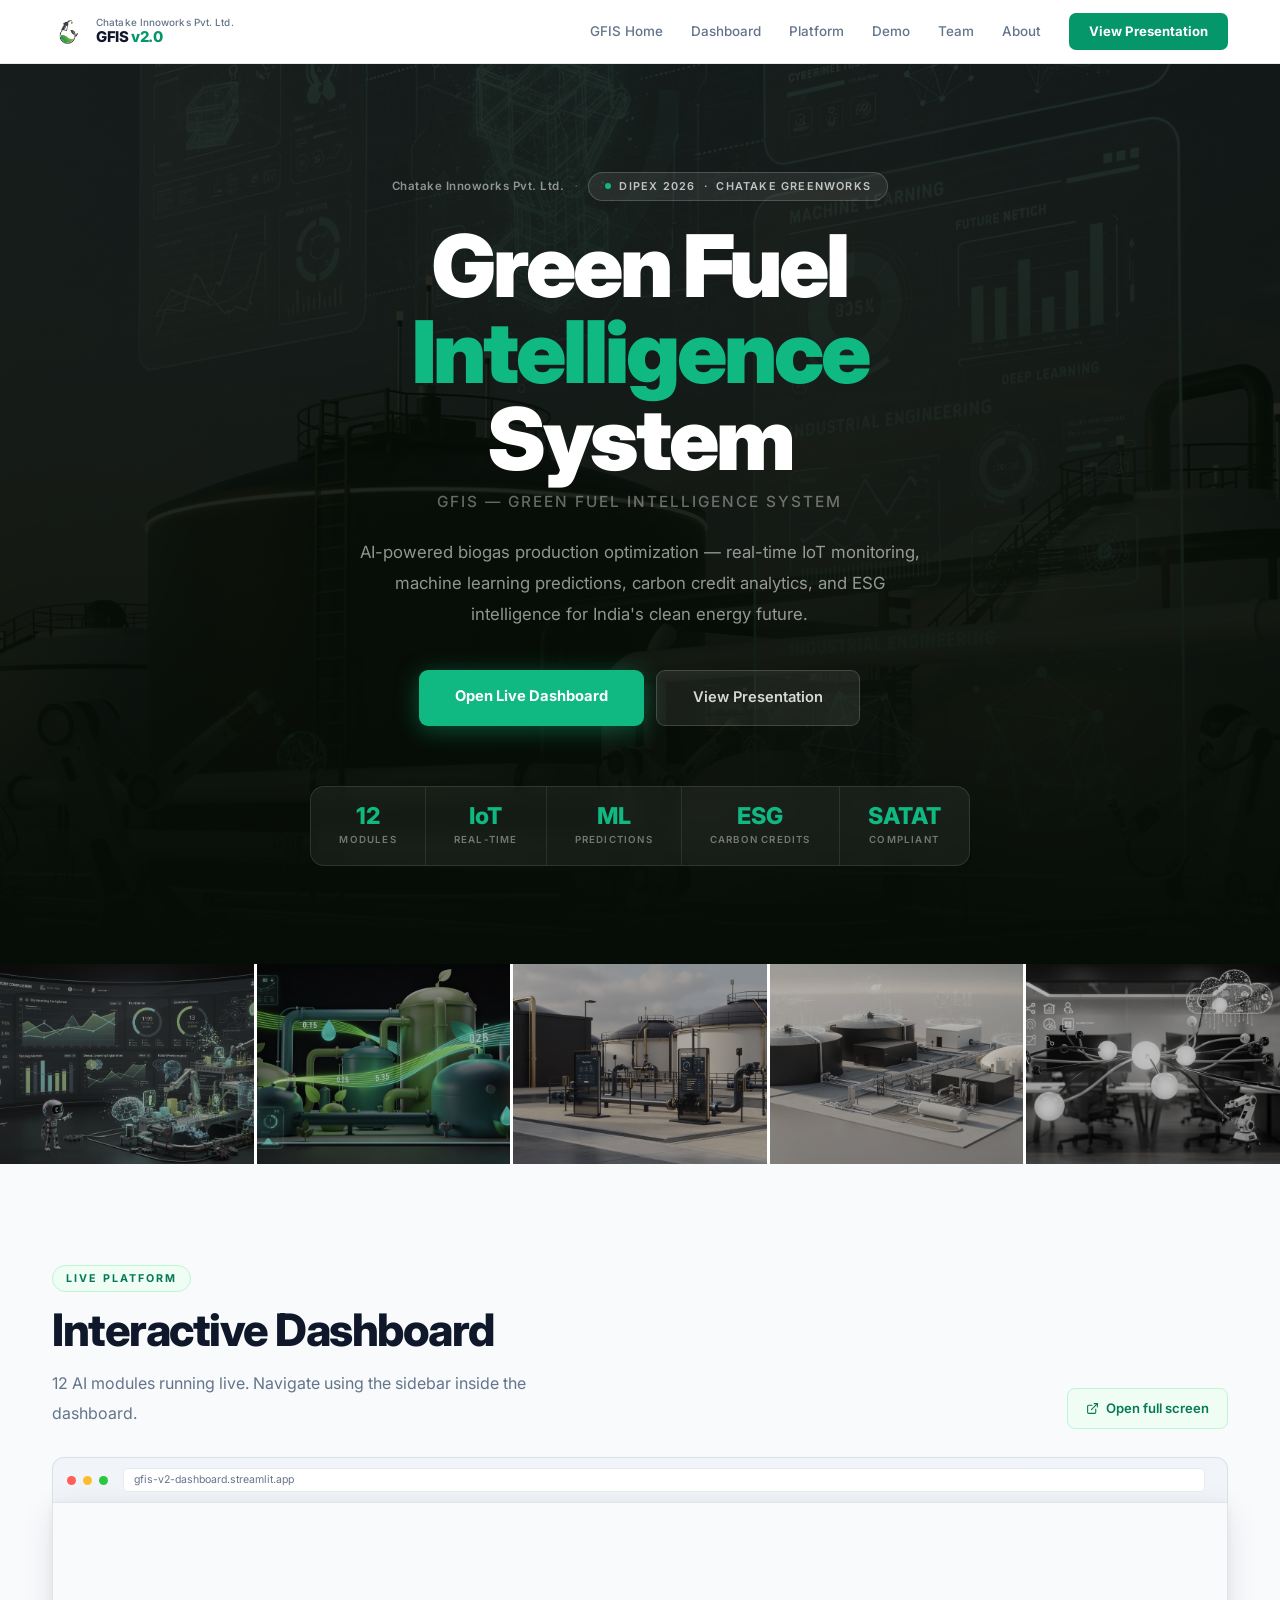
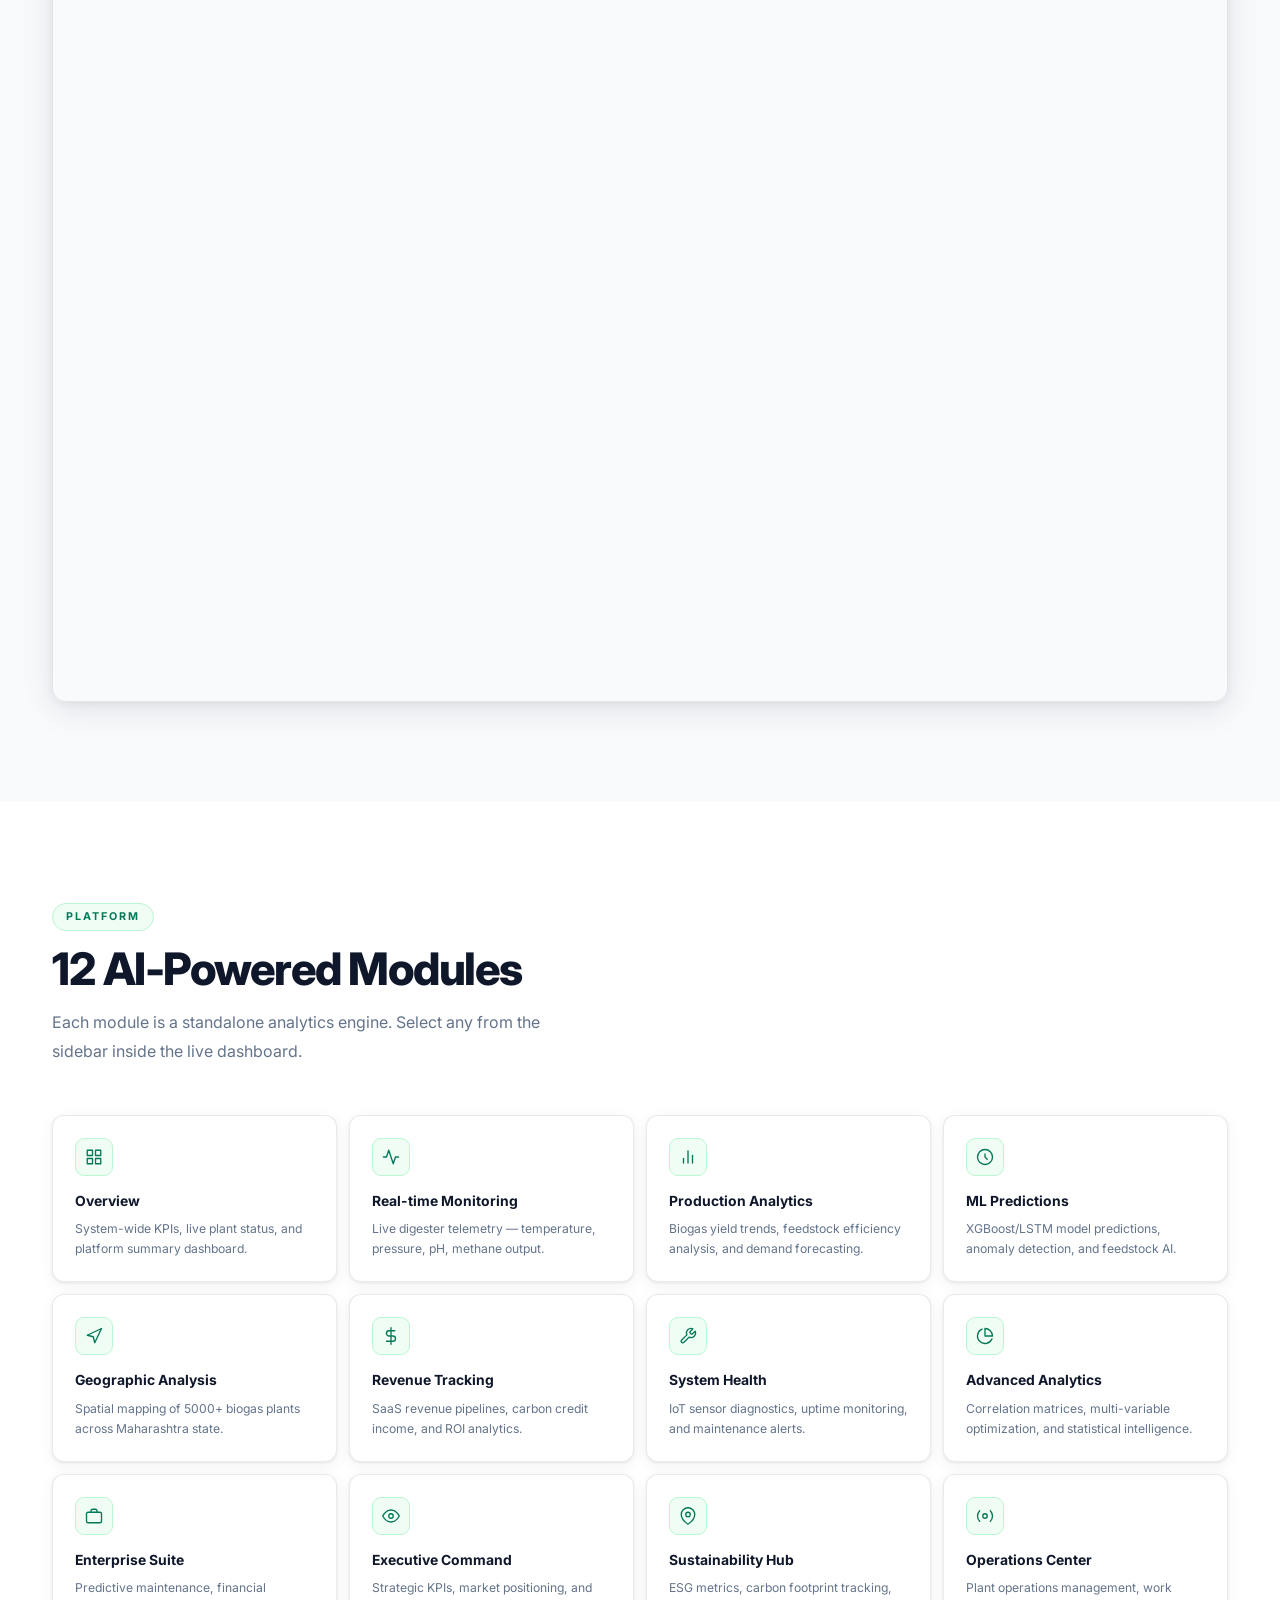
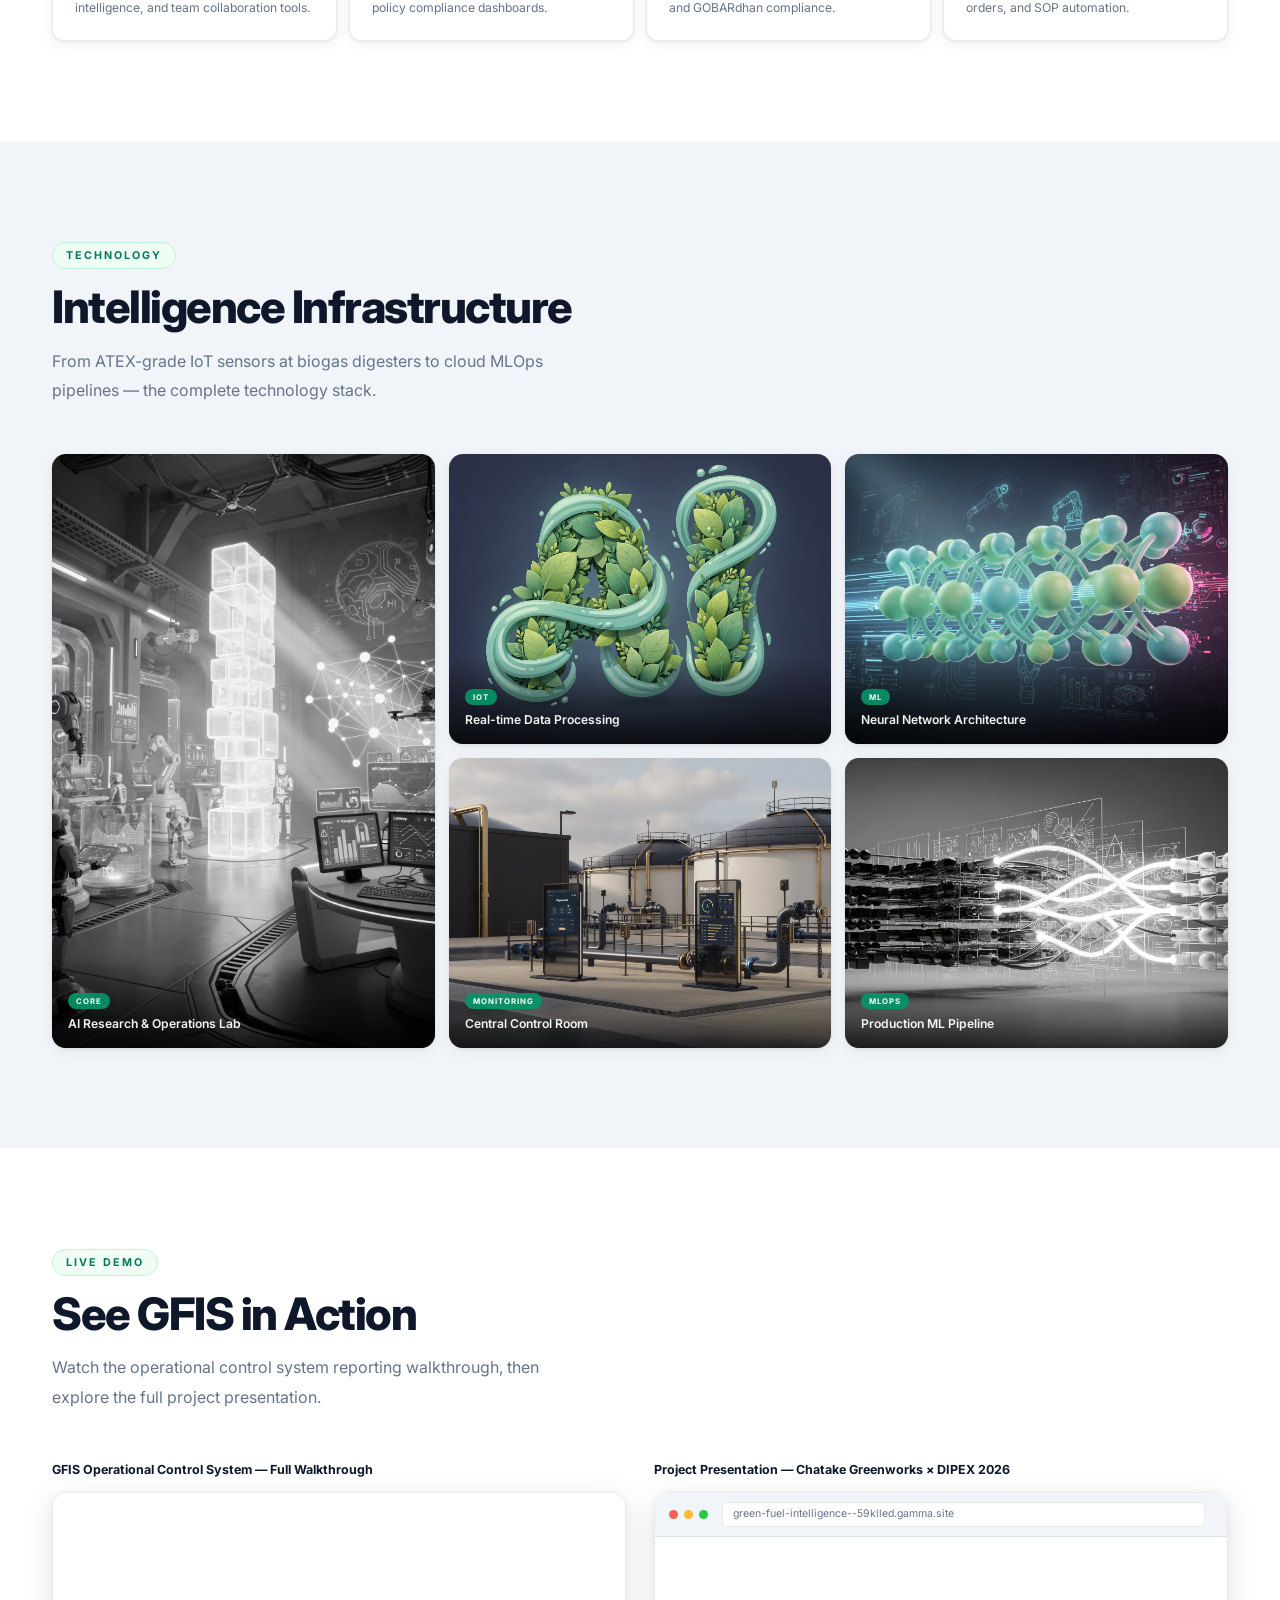
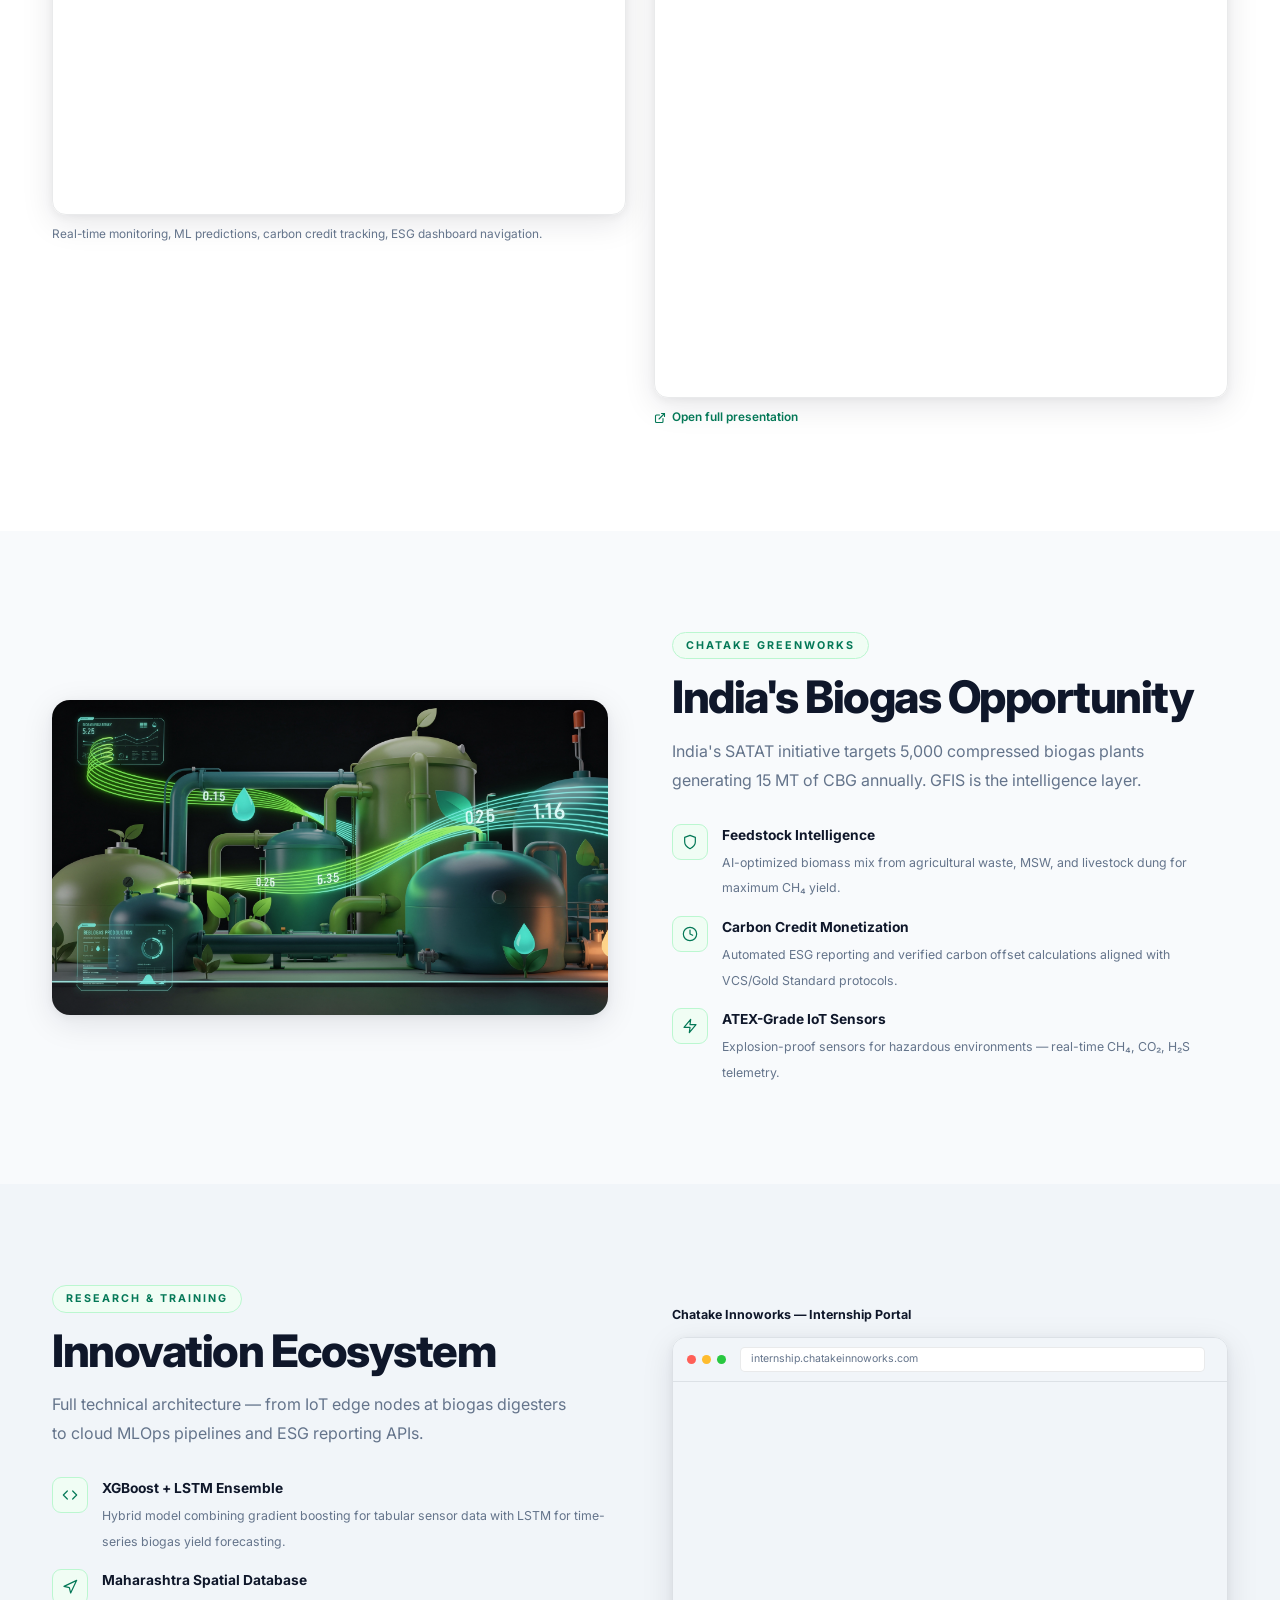
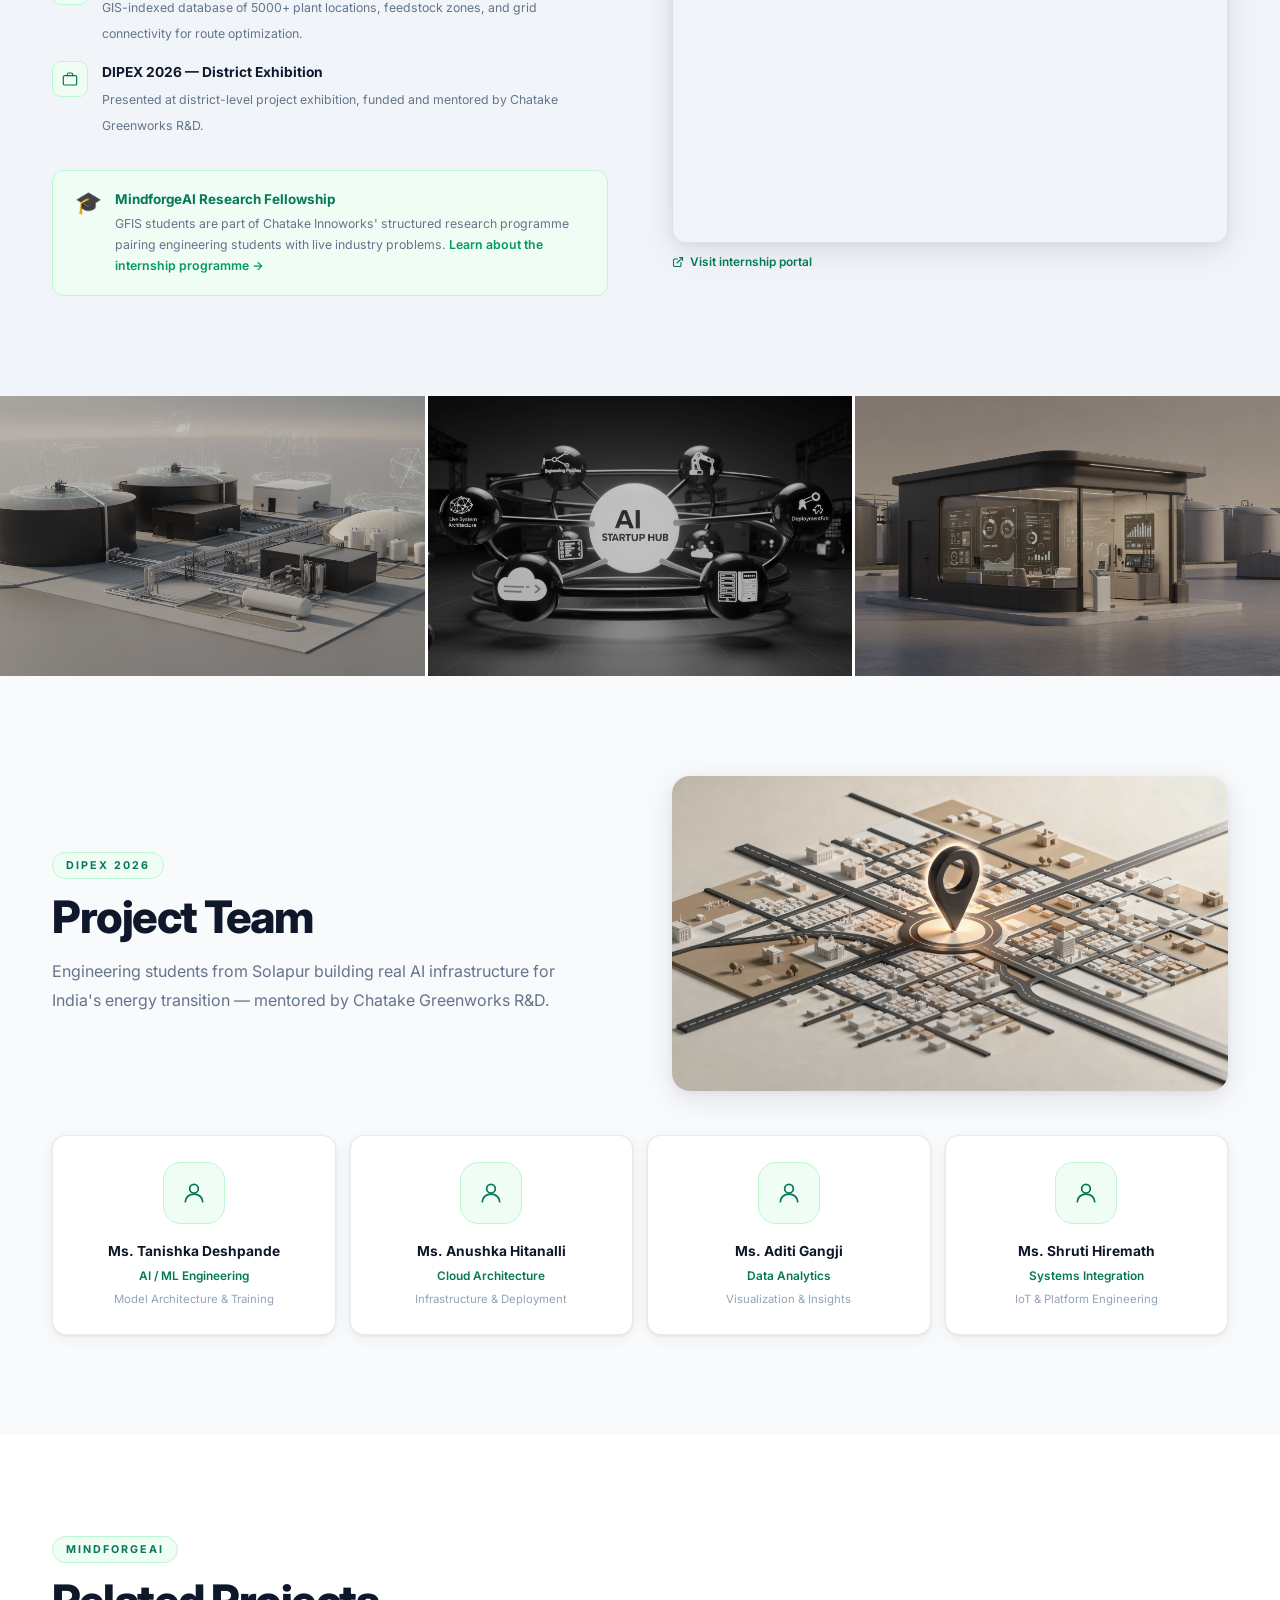
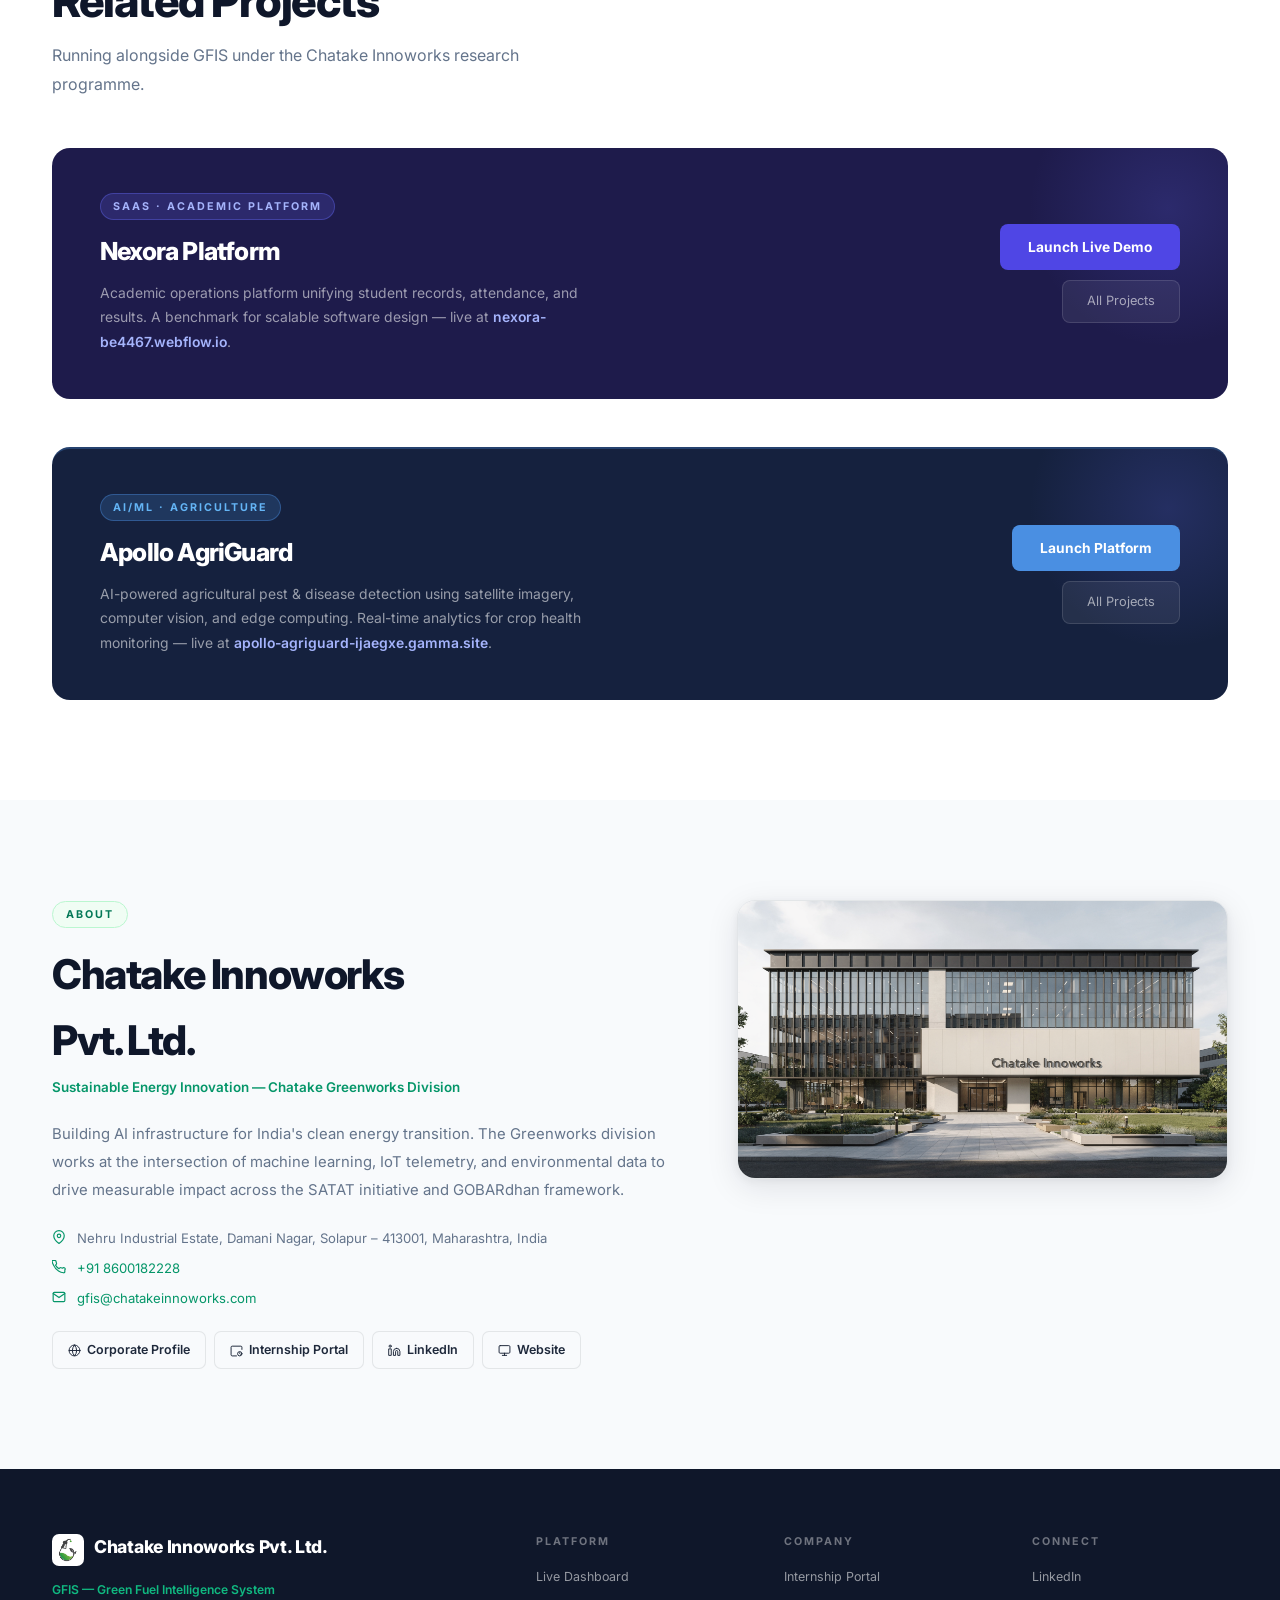
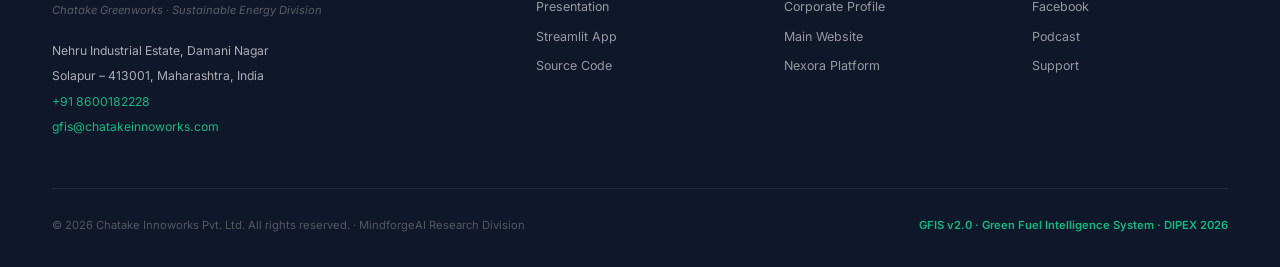
==== commit 4ffeee89: "Finalize GFIS navigation and private login" ====
--- a/level-1/index.html
+++ b/level-1/index.html
@@ -311,6 +311,7 @@
     </div>
   </a>
   <div class="nav-links">
+    <a href="../">GFIS Home</a>
     <a href="#dashboard">Dashboard</a>
     <a href="#platform">Platform</a>
     <a href="#demo">Demo</a>
